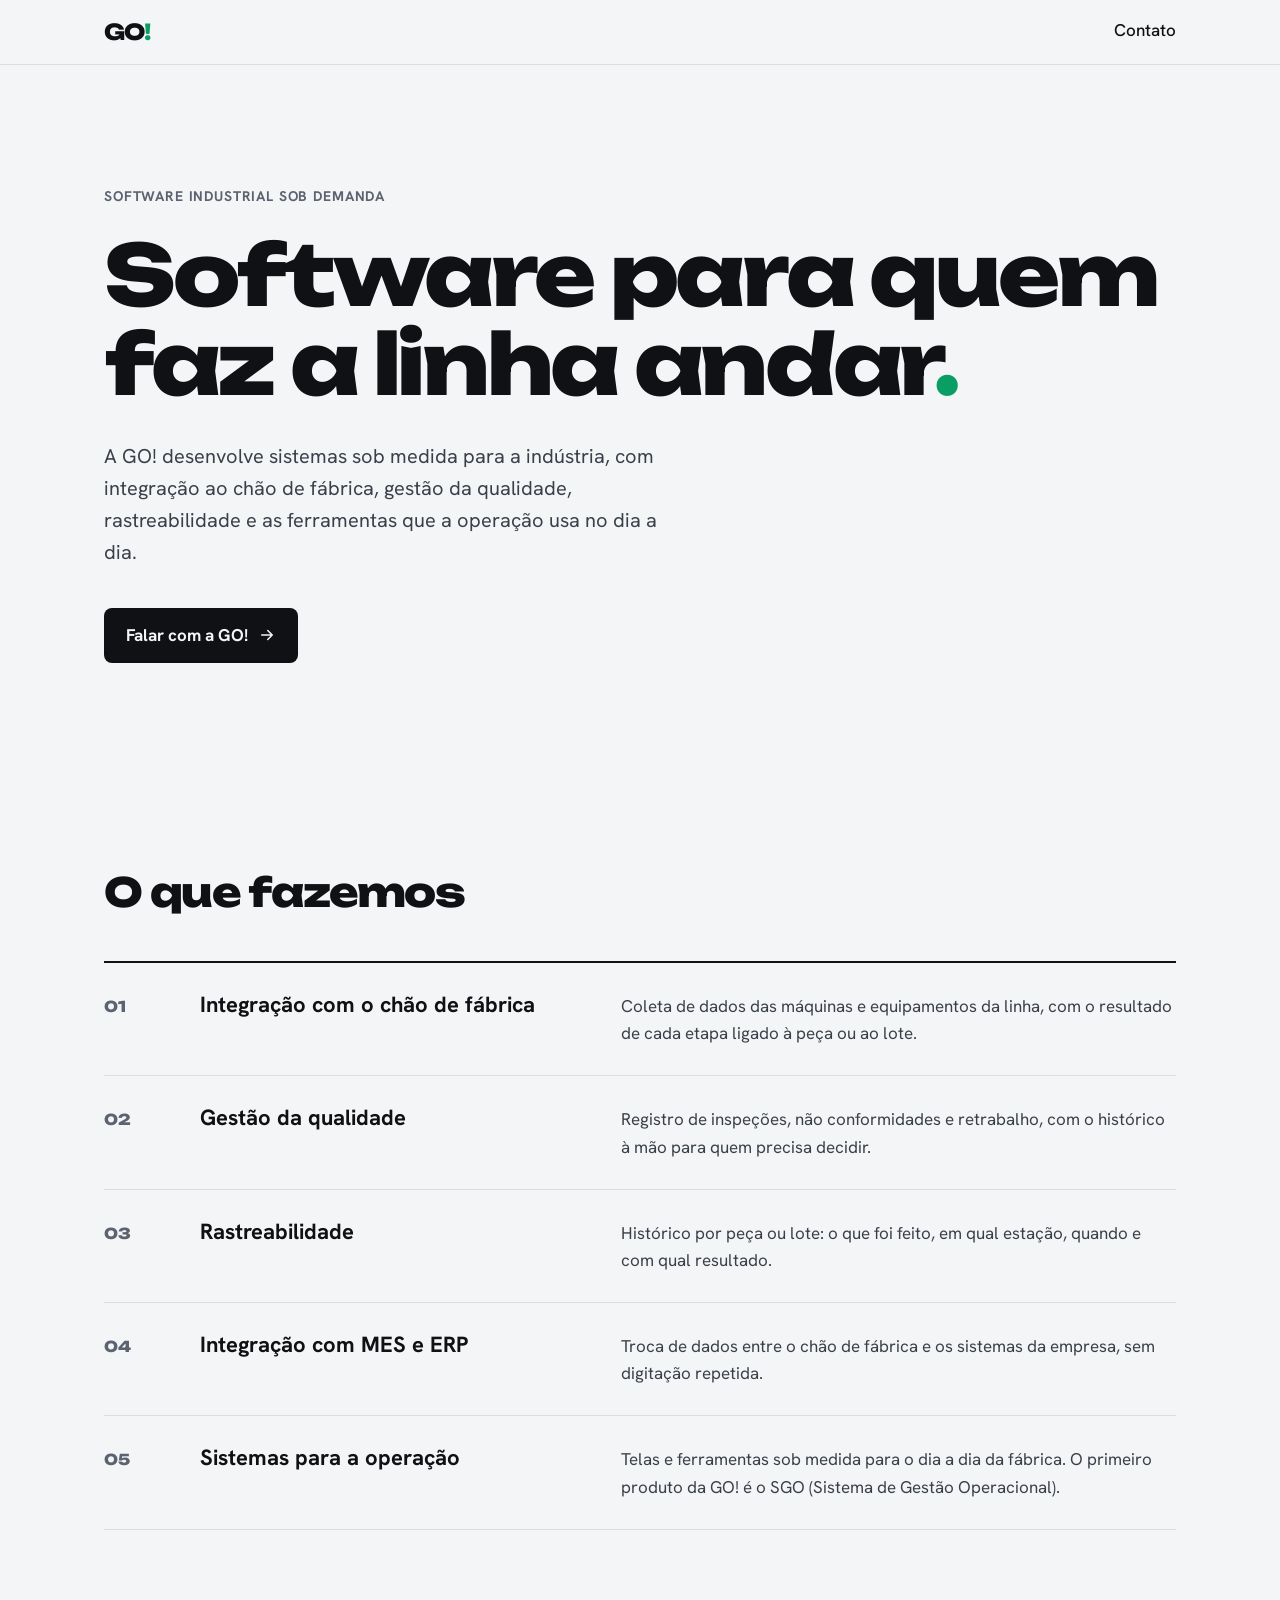
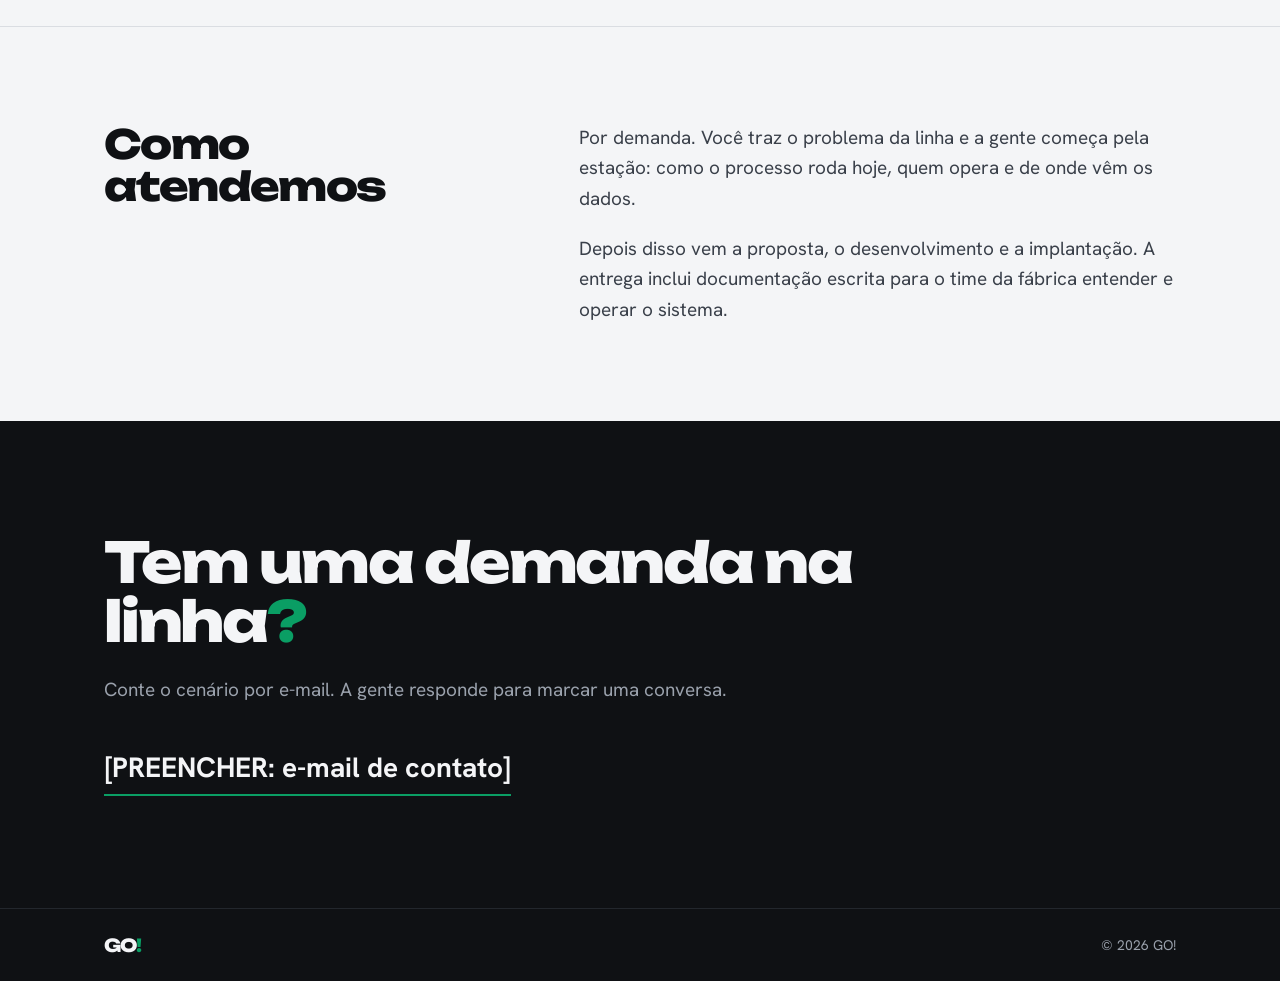
==== index.html @ ebcd0415 "Troca aperto e torque por chão de fábrica e gestão da qualidade" ====
<!doctype html>
<html lang="pt-BR">
<head>
  <meta charset="utf-8">
  <meta name="viewport" content="width=device-width, initial-scale=1">
  <title>GO! | Software industrial</title>
  <meta name="description" content="A GO! desenvolve sistemas sob medida para a indústria: integração com o chão de fábrica, gestão da qualidade, rastreabilidade e integração com MES e ERP.">
  <meta name="theme-color" content="#0F1114">

  <meta property="og:type" content="website">
  <meta property="og:locale" content="pt_BR">
  <meta property="og:title" content="GO! | Software industrial">
  <meta property="og:description" content="Integração com o chão de fábrica, gestão da qualidade, rastreabilidade e integração com MES e ERP.">
  <meta property="og:image" content="https://gontechbr.github.io/og-image.png">

  <link rel="icon" href="favicon.ico" sizes="any">
  <link rel="icon" href="favicon-32.png" type="image/png" sizes="32x32">
  <link rel="apple-touch-icon" href="apple-touch-icon.png">
  <link rel="manifest" href="site.webmanifest">

  <link rel="preconnect" href="https://fonts.googleapis.com">
  <link rel="preconnect" href="https://fonts.gstatic.com" crossorigin>
  <link href="https://fonts.googleapis.com/css2?family=Unbounded:wght@800&family=Hanken+Grotesk:wght@400;500;700&display=swap" rel="stylesheet">
  <link rel="stylesheet" href="css/styles.css">
</head>
<body>
  <header class="site-header">
    <div class="container header-inner">
      <a class="go-logo header-logo" href="#inicio" aria-label="GO!, voltar ao início">GO<span class="go-bang">!</span></a>
      <a class="header-link" href="#contato">Contato</a>
    </div>
  </header>

  <main>
    <section class="hero" id="inicio">
      <div class="container">
        <p class="eyebrow">Software industrial sob demanda</p>
        <h1>Software para quem faz a linha andar<span class="go-bang">.</span></h1>
        <p class="lead">
          A GO! desenvolve sistemas sob medida para a indústria, com integração ao chão de
          fábrica, gestão da qualidade, rastreabilidade e as ferramentas que a operação usa no dia a dia.
        </p>
        <a class="button" href="#contato">
          Falar com a GO!
          <svg class="icon" aria-hidden="true" viewBox="0 0 24 24"><path d="M5 12h14M13 6l6 6-6 6"/></svg>
        </a>
      </div>
    </section>

    <section class="section" id="o-que-fazemos" aria-labelledby="o-que-fazemos-titulo">
      <div class="container">
        <h2 id="o-que-fazemos-titulo">O que fazemos</h2>
        <ol class="services">
          <li>
            <span class="service-number" aria-hidden="true">01</span>
            <h3>Integração com o chão de fábrica</h3>
            <p>Coleta de dados das máquinas e equipamentos da linha, com o resultado de cada etapa ligado à peça ou ao lote.</p>
          </li>
          <li>
            <span class="service-number" aria-hidden="true">02</span>
            <h3>Gestão da qualidade</h3>
            <p>Registro de inspeções, não conformidades e retrabalho, com o histórico à mão para quem precisa decidir.</p>
          </li>
          <li>
            <span class="service-number" aria-hidden="true">03</span>
            <h3>Rastreabilidade</h3>
            <p>Histórico por peça ou lote: o que foi feito, em qual estação, quando e com qual resultado.</p>
          </li>
          <li>
            <span class="service-number" aria-hidden="true">04</span>
            <h3>Integração com MES e ERP</h3>
            <p>Troca de dados entre o chão de fábrica e os sistemas da empresa, sem digitação repetida.</p>
          </li>
          <li>
            <span class="service-number" aria-hidden="true">05</span>
            <h3>Sistemas para a operação</h3>
            <p>Telas e ferramentas sob medida para o dia a dia da fábrica. O primeiro produto da GO! é o SGO (Sistema de Gestão Operacional).</p>
          </li>
        </ol>
      </div>
    </section>

    <section class="section section-rule" id="como-atendemos" aria-labelledby="como-atendemos-titulo">
      <div class="container split">
        <h2 id="como-atendemos-titulo">Como atendemos</h2>
        <div class="split-text">
          <p>
            Por demanda. Você traz o problema da linha e a gente começa pela estação: como o
            processo roda hoje, quem opera e de onde vêm os dados.
          </p>
          <p>
            Depois disso vem a proposta, o desenvolvimento e a implantação. A entrega inclui
            documentação escrita para o time da fábrica entender e operar o sistema.
          </p>
        </div>
      </div>
    </section>

    <section class="contact" id="contato" aria-labelledby="contato-titulo">
      <div class="container">
        <h2 id="contato-titulo">Tem uma demanda na linha<span class="go-bang">?</span></h2>
        <p class="contact-text">Conte o cenário por e-mail. A gente responde para marcar uma conversa.</p>
        <a class="contact-email" href="mailto:" data-contact="email">[PREENCHER: e-mail de contato]</a>
      </div>
    </section>
  </main>

  <footer class="site-footer">
    <div class="container footer-inner">
      <span class="go-logo footer-logo">GO<span class="go-bang">!</span></span>
      <span>&copy; <span data-year>2026</span> GO!</span>
    </div>
  </footer>

  <script src="js/main.js" defer></script>
</body>
</html>
---- css/styles.css ----
/* Cores e fontes da marca. Os valores vêm de 02-tokens/go-tokens.css do repo go-marca;
   se a marca mudar lá, mude aqui também. */
:root {
  --go-verde: #0A9E64;
  --go-grafite: #0F1114;
  --go-claro: #F4F5F7;
  --go-cinza: #5B6270;
  --go-cinza-escuro: #9AA1AC;
  --linha: #DADDE2;

  --go-fonte-logo: 'Unbounded', sans-serif;
  --go-fonte-texto: 'Hanken Grotesk', system-ui, sans-serif;

  --largura: 1120px;
}

*,
*::before,
*::after {
  box-sizing: border-box;
}

html {
  scroll-behavior: smooth;
}

body {
  margin: 0;
  background: var(--go-claro);
  color: var(--go-grafite);
  font-family: var(--go-fonte-texto);
  font-size: 17px;
  line-height: 1.6;
  -webkit-font-smoothing: antialiased;
}

h1,
h2,
h3,
p,
ol {
  margin: 0;
}

a {
  color: inherit;
}

.container {
  width: 100%;
  max-width: var(--largura);
  margin: 0 auto;
  padding: 0 24px;
}

/* Logo: mesmo marcador de go-tokens.css */
.go-logo {
  font-family: var(--go-fonte-logo);
  font-weight: 800;
  letter-spacing: -0.05em;
  line-height: 1;
  text-decoration: none;
  white-space: nowrap;
}

.go-bang {
  color: var(--go-verde);
}

.site-header {
  position: sticky;
  top: 0;
  z-index: 10;
  background: var(--go-claro);
  border-bottom: 1px solid var(--linha);
}

.header-inner {
  display: flex;
  align-items: center;
  justify-content: space-between;
  height: 64px;
}

.header-logo {
  font-size: 22px;
}

.header-link {
  font-weight: 500;
  text-decoration: none;
  border-bottom: 2px solid transparent;
  padding: 4px 0;
}

.header-link:hover,
.header-link:focus-visible {
  border-bottom-color: var(--go-verde);
}

.hero {
  padding: 120px 0 112px;
}

.eyebrow {
  color: var(--go-cinza);
  font-size: 14px;
  font-weight: 700;
  letter-spacing: 0.06em;
  text-transform: uppercase;
  margin-bottom: 24px;
}

h1,
h2 {
  font-family: var(--go-fonte-logo);
  font-weight: 800;
  letter-spacing: -0.04em;
  line-height: 1.05;
}

h1 {
  font-size: clamp(40px, 7vw, 84px);
  max-width: 14ch;
}

.lead {
  max-width: 560px;
  margin-top: 32px;
  font-size: 20px;
  color: #3A404A;
}

.button {
  display: inline-flex;
  align-items: center;
  gap: 10px;
  margin-top: 40px;
  padding: 14px 22px;
  background: var(--go-grafite);
  color: var(--go-claro);
  border-radius: 8px;
  font-weight: 700;
  text-decoration: none;
}

.button:hover,
.button:focus-visible {
  background: #23272D;
}

.icon {
  width: 18px;
  height: 18px;
  fill: none;
  stroke: currentColor;
  stroke-width: 2;
  stroke-linecap: round;
  stroke-linejoin: round;
}

.section {
  padding: 96px 0;
}

.section-rule {
  border-top: 1px solid var(--linha);
}

h2 {
  font-size: clamp(28px, 4vw, 40px);
}

/* Lista de serviços em linhas, como uma tabela, e não em cartões. */
.services {
  list-style: none;
  padding: 0;
  margin-top: 48px;
  border-top: 2px solid var(--go-grafite);
}

.services li {
  display: grid;
  grid-template-columns: 72px minmax(0, 1fr) minmax(0, 1.4fr);
  gap: 24px;
  align-items: baseline;
  padding: 28px 0;
  border-bottom: 1px solid var(--linha);
}

.service-number {
  font-family: var(--go-fonte-logo);
  font-weight: 800;
  font-size: 15px;
  color: var(--go-cinza);
}

.services h3 {
  font-size: 22px;
  line-height: 1.3;
  font-weight: 700;
}

.services p {
  color: #3A404A;
}

.split {
  display: grid;
  grid-template-columns: minmax(0, 1fr) minmax(0, 1.4fr);
  gap: 48px;
}

.split-text {
  display: grid;
  gap: 20px;
  font-size: 19px;
  color: #3A404A;
}

.contact {
  background: var(--go-grafite);
  color: var(--go-claro);
  padding: 112px 0;
}

.contact h2 {
  font-size: clamp(32px, 5vw, 56px);
  max-width: 16ch;
}

.contact-text {
  margin-top: 24px;
  color: var(--go-cinza-escuro);
  font-size: 19px;
}

.contact-email {
  display: inline-block;
  margin-top: 40px;
  font-size: clamp(20px, 3vw, 28px);
  font-weight: 700;
  text-decoration: none;
  border-bottom: 2px solid var(--go-verde);
  padding-bottom: 4px;
  overflow-wrap: anywhere;
}

.contact-email:hover,
.contact-email:focus-visible {
  color: #FFFFFF;
}

.site-footer {
  background: var(--go-grafite);
  color: var(--go-cinza-escuro);
  border-top: 1px solid #23272D;
  font-size: 14px;
}

.footer-inner {
  display: flex;
  align-items: center;
  justify-content: space-between;
  height: 72px;
}

.footer-logo {
  font-size: 18px;
  color: var(--go-claro);
}

a:focus-visible {
  outline: 2px solid var(--go-verde);
  outline-offset: 4px;
}

@media (max-width: 760px) {
  body {
    font-size: 16px;
  }

  .hero {
    padding: 72px 0 80px;
  }

  .lead {
    font-size: 18px;
  }

  .section {
    padding: 72px 0;
  }

  .services li {
    grid-template-columns: 48px minmax(0, 1fr);
    gap: 8px 16px;
  }

  .services p {
    grid-column: 2;
  }

  .split {
    grid-template-columns: 1fr;
    gap: 24px;
  }

  .contact {
    padding: 80px 0;
  }
}

@media (prefers-reduced-motion: reduce) {
  html {
    scroll-behavior: auto;
  }
}
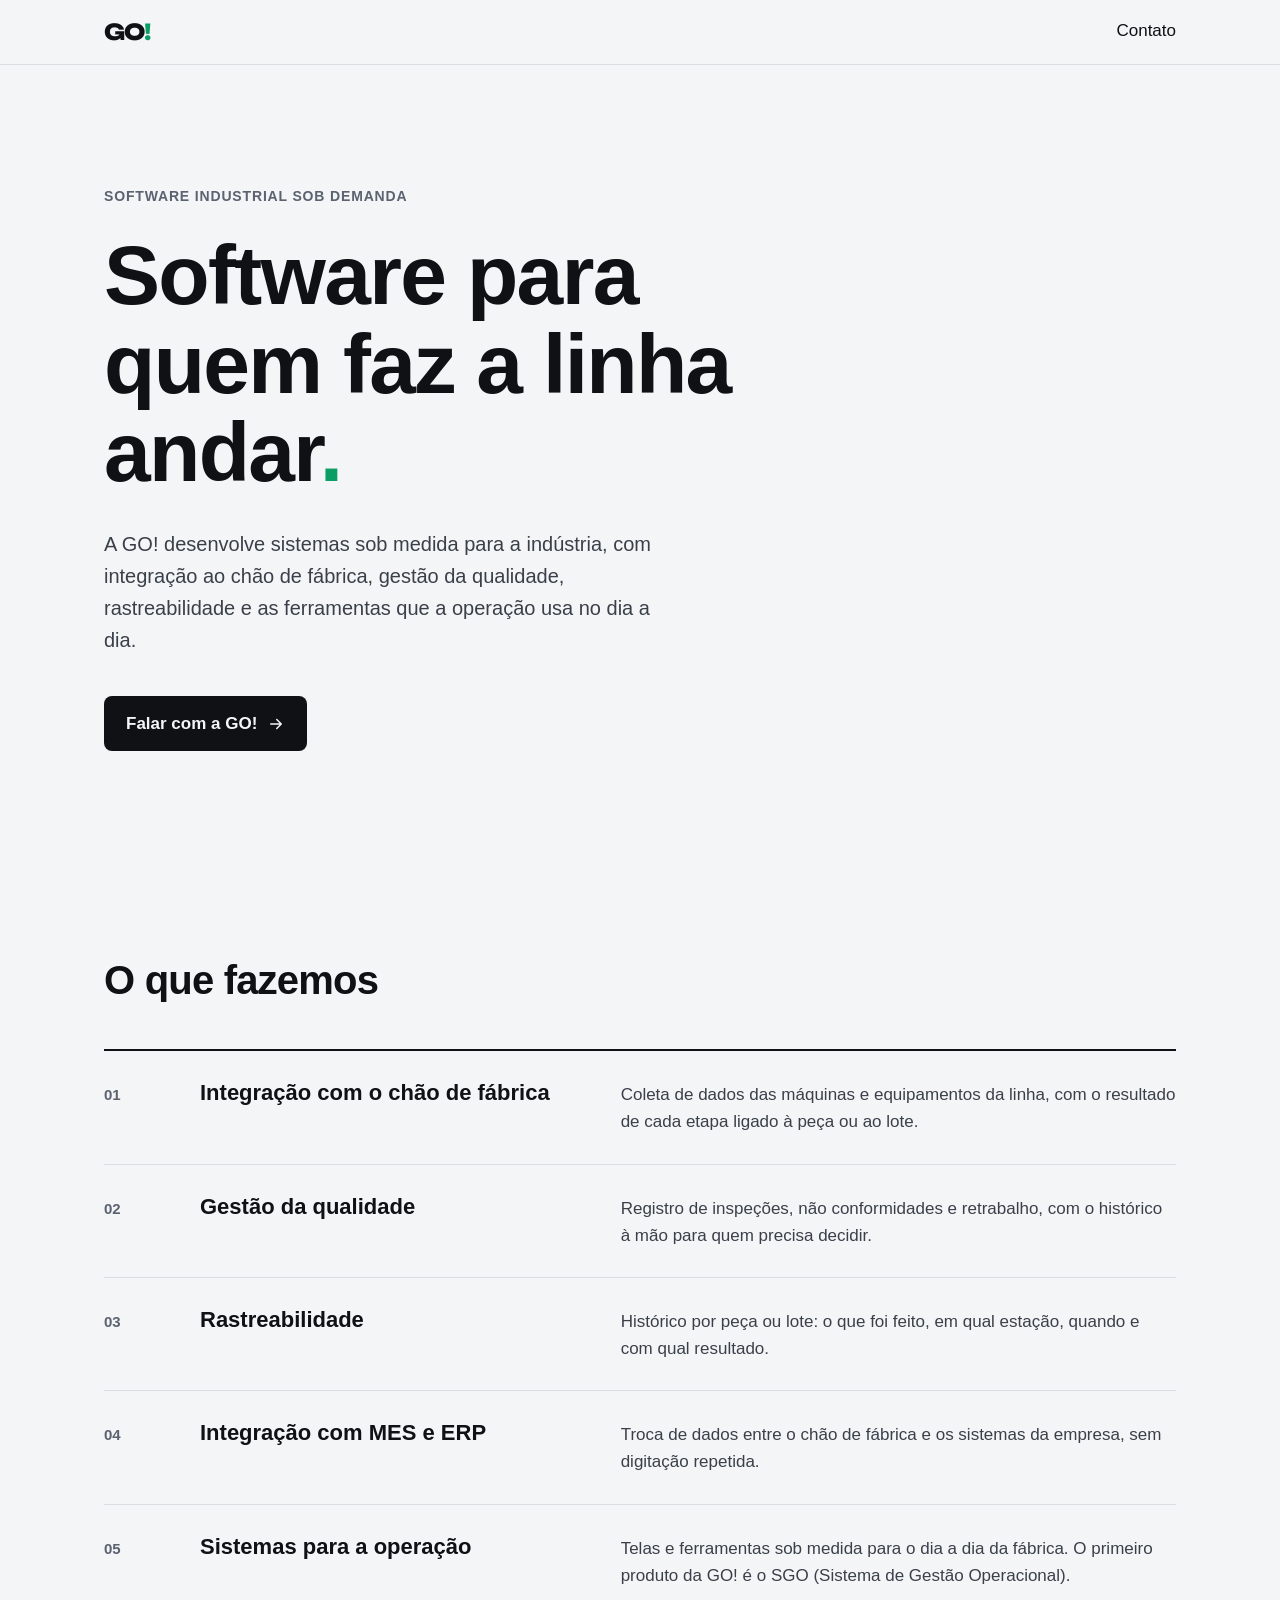
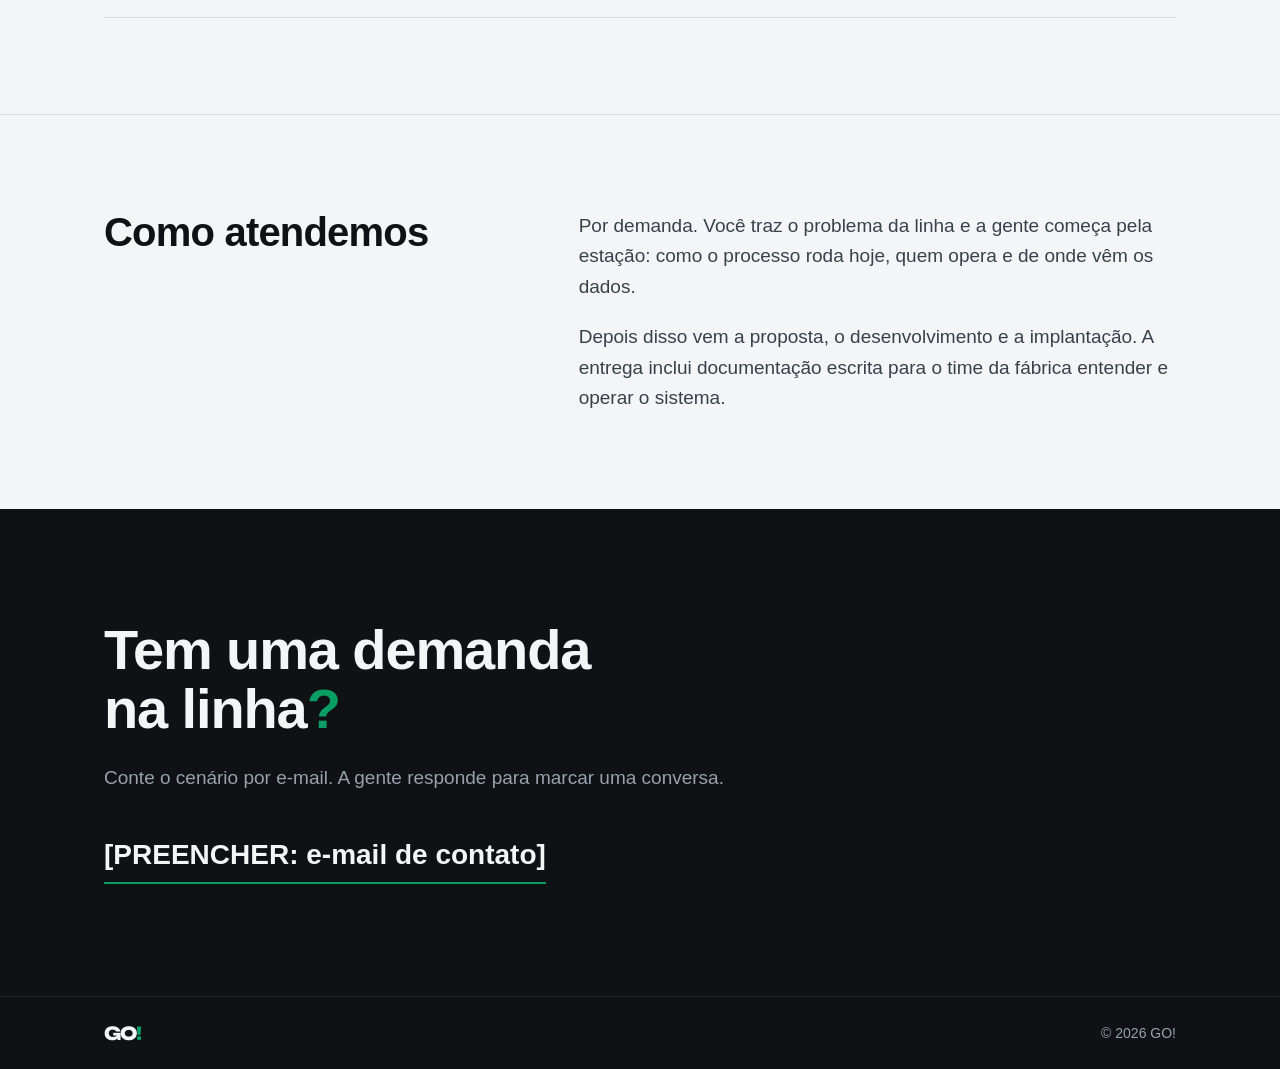
==== commit a17f2923: "Usa Arial no texto da página e mantém Unbounded no logo" ====
--- a/index.html
+++ b/index.html
@@ -20,7 +20,7 @@
 
   <link rel="preconnect" href="https://fonts.googleapis.com">
   <link rel="preconnect" href="https://fonts.gstatic.com" crossorigin>
-  <link href="https://fonts.googleapis.com/css2?family=Unbounded:wght@800&family=Hanken+Grotesk:wght@400;500;700&display=swap" rel="stylesheet">
+  <link href="https://fonts.googleapis.com/css2?family=Unbounded:wght@800&display=swap" rel="stylesheet">
   <link rel="stylesheet" href="css/styles.css">
 </head>
 <body>
--- a/css/styles.css
+++ b/css/styles.css
@@ -1,5 +1,5 @@
-/* Cores e fontes da marca. Os valores vêm de 02-tokens/go-tokens.css do repo go-marca;
-   se a marca mudar lá, mude aqui também. */
+/* Cores e fonte do logo vêm de 02-tokens/go-tokens.css do repo go-marca; se a marca mudar lá,
+   mude aqui também. O texto da página usa Arial (escolha do site, não da marca). */
 :root {
   --go-verde: #0A9E64;
   --go-grafite: #0F1114;
@@ -9,7 +9,7 @@
   --linha: #DADDE2;
 
   --go-fonte-logo: 'Unbounded', sans-serif;
-  --go-fonte-texto: 'Hanken Grotesk', system-ui, sans-serif;
+  --go-fonte-texto: Arial, Helvetica, sans-serif;
 
   --largura: 1120px;
 }
@@ -113,9 +113,9 @@
 
 h1,
 h2 {
-  font-family: var(--go-fonte-logo);
-  font-weight: 800;
-  letter-spacing: -0.04em;
+  font-family: var(--go-fonte-texto);
+  font-weight: 700;
+  letter-spacing: -0.02em;
   line-height: 1.05;
 }
 
@@ -189,8 +189,8 @@
 }
 
 .service-number {
-  font-family: var(--go-fonte-logo);
-  font-weight: 800;
+  font-family: var(--go-fonte-texto);
+  font-weight: 700;
   font-size: 15px;
   color: var(--go-cinza);
 }
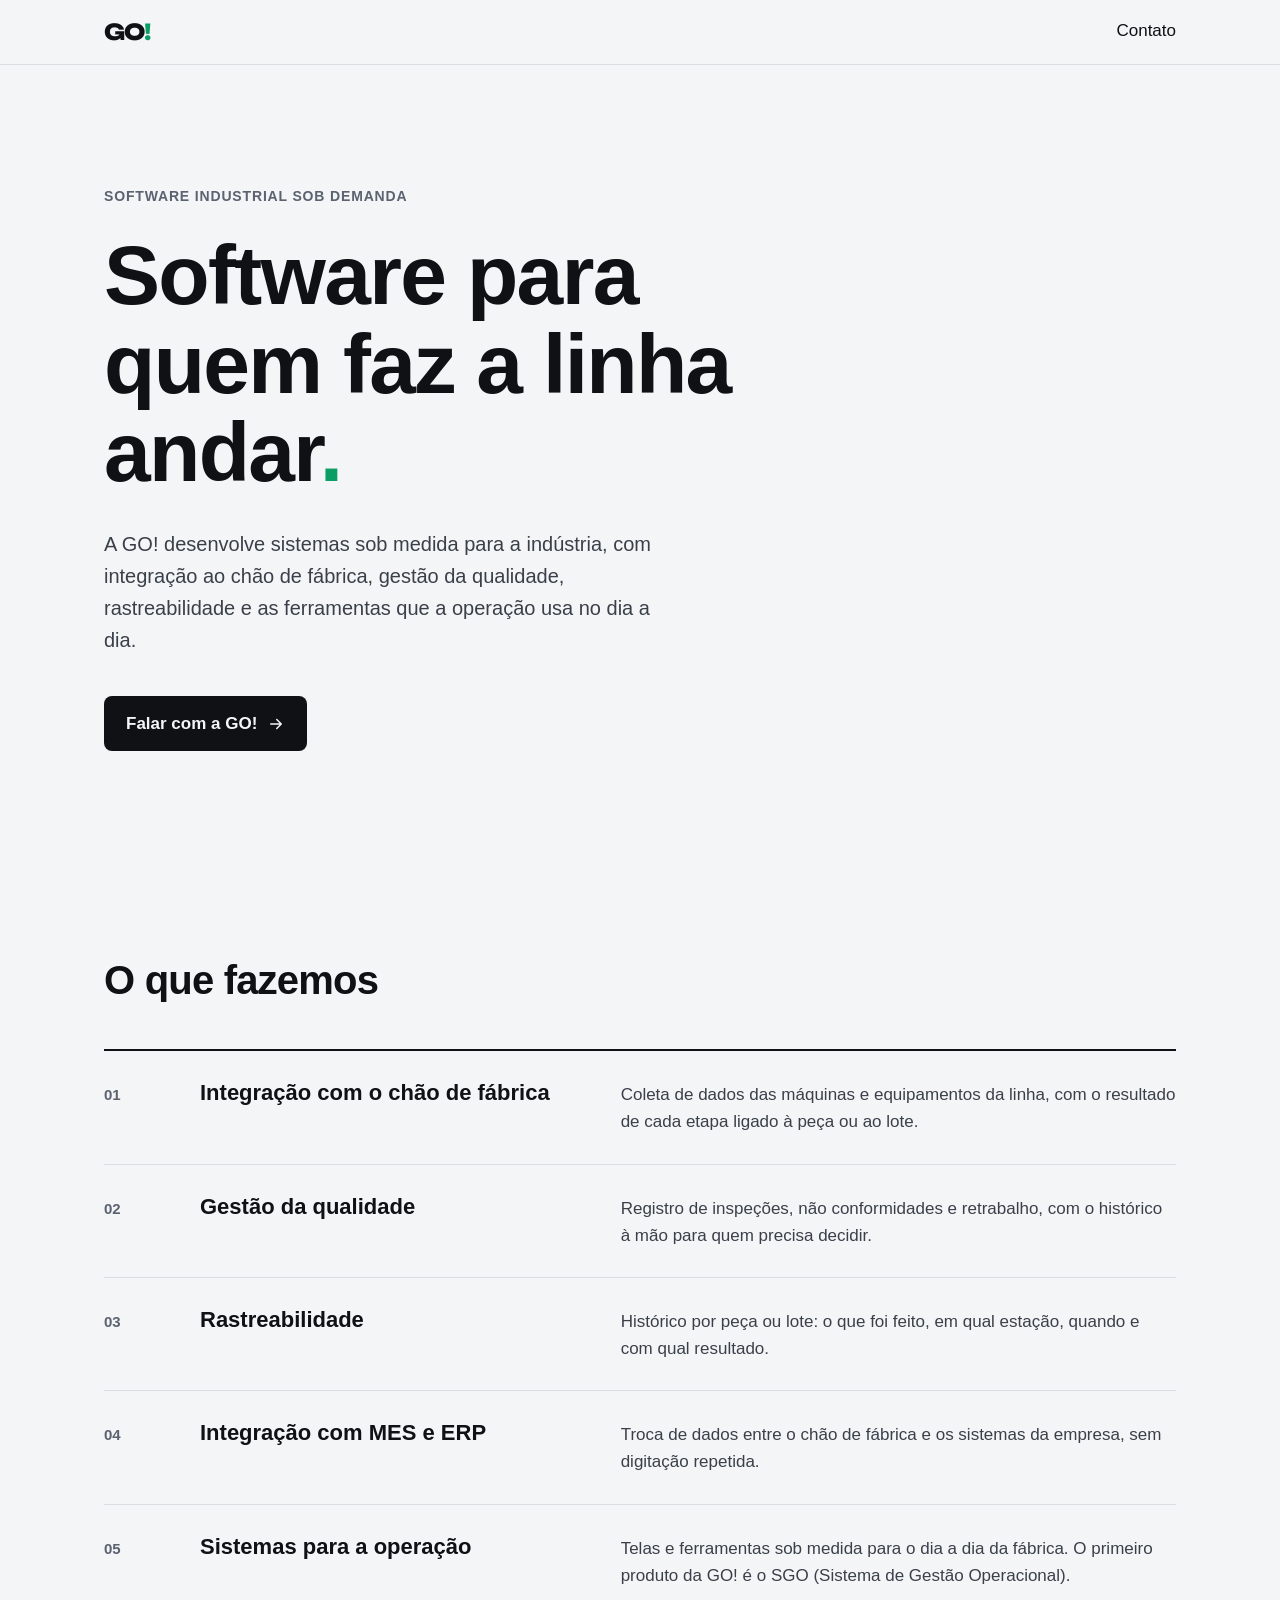
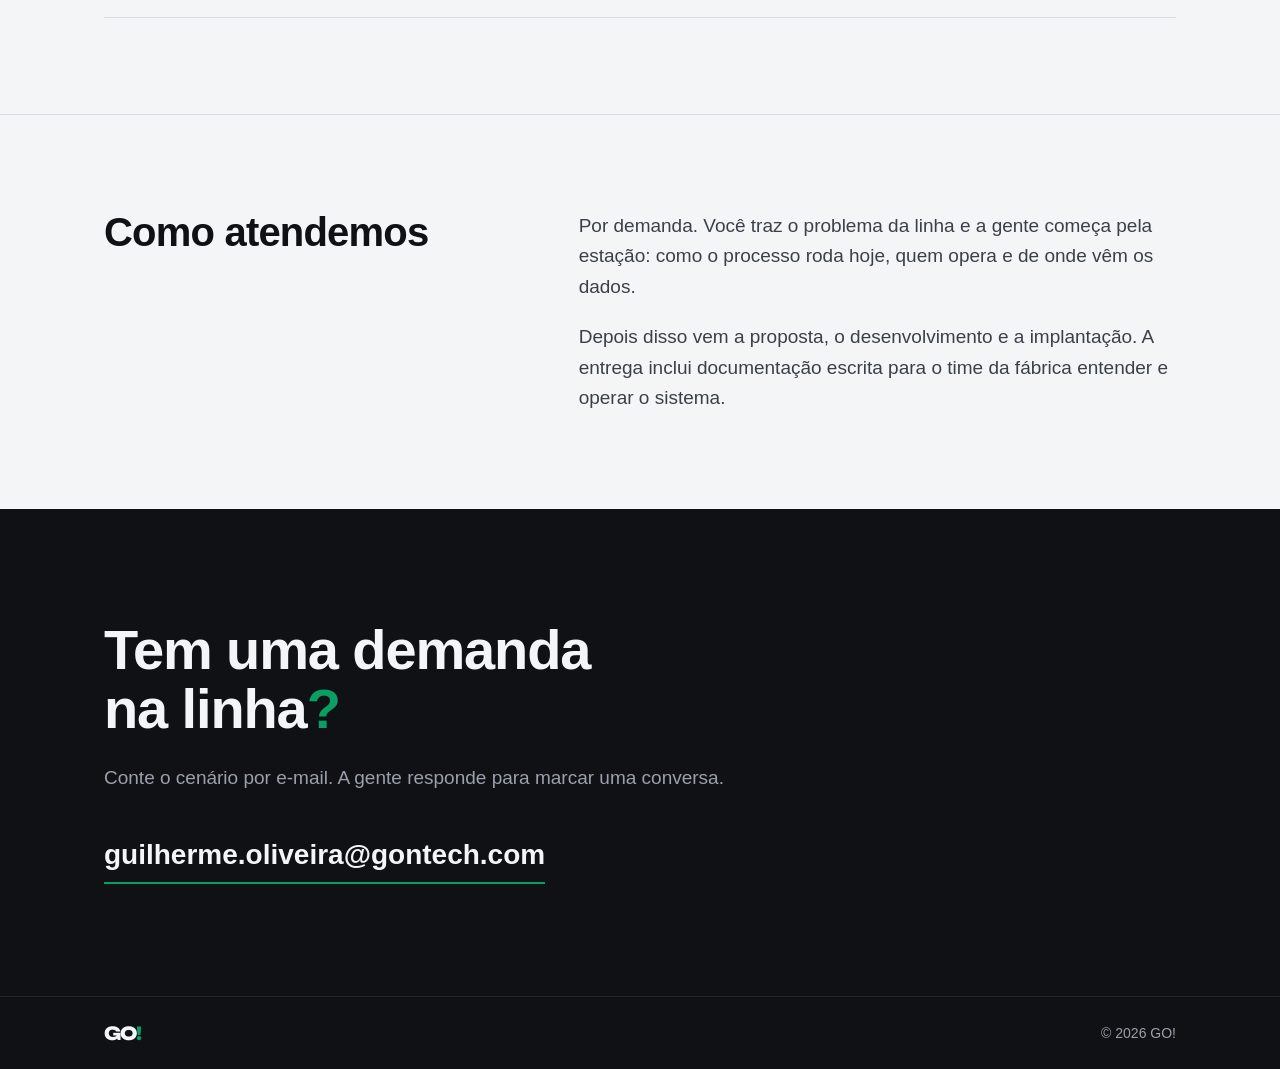
==== commit 618f27fa: "Adiciona e-mail de contato" ====
--- a/index.html
+++ b/index.html
@@ -100,7 +100,7 @@
       <div class="container">
         <h2 id="contato-titulo">Tem uma demanda na linha<span class="go-bang">?</span></h2>
         <p class="contact-text">Conte o cenário por e-mail. A gente responde para marcar uma conversa.</p>
-        <a class="contact-email" href="mailto:" data-contact="email">[PREENCHER: e-mail de contato]</a>
+        <a class="contact-email" href="mailto:guilherme.oliveira@gontech.com" data-contact="email">guilherme.oliveira@gontech.com</a>
       </div>
     </section>
   </main>
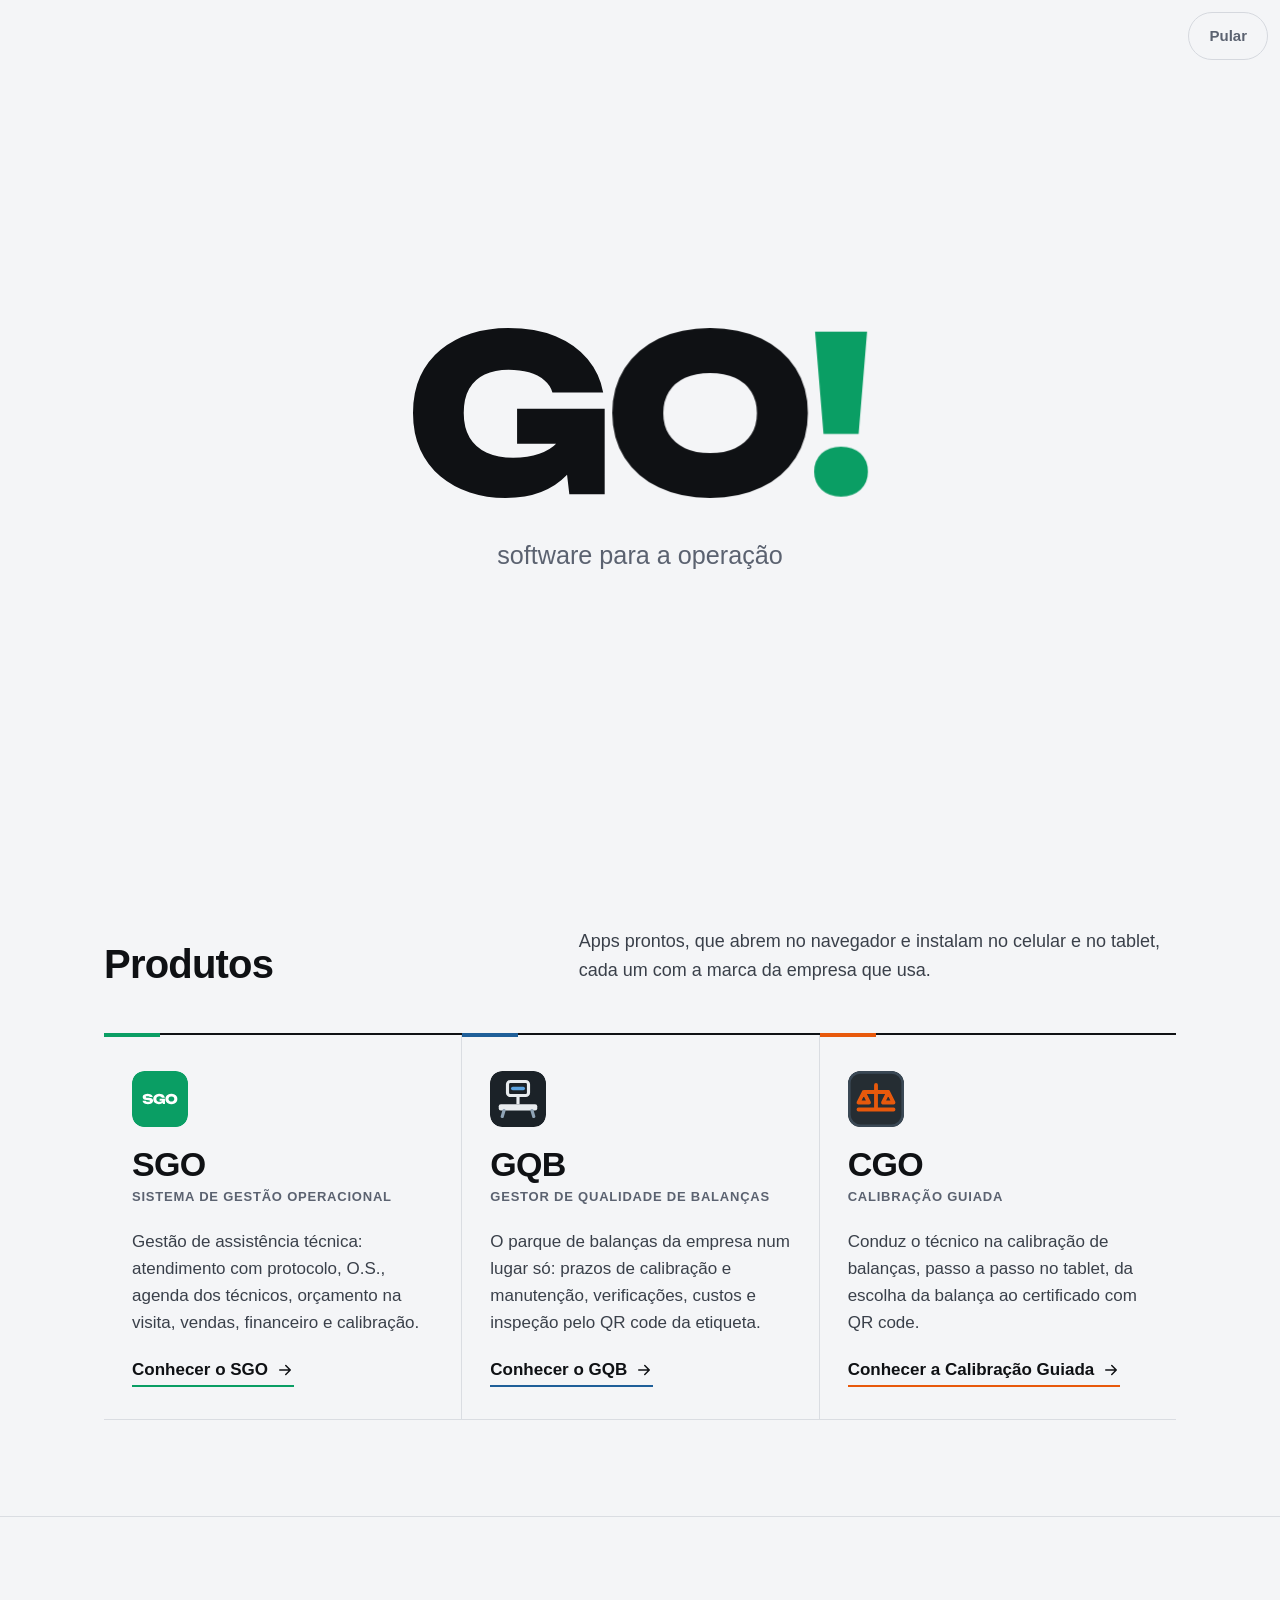
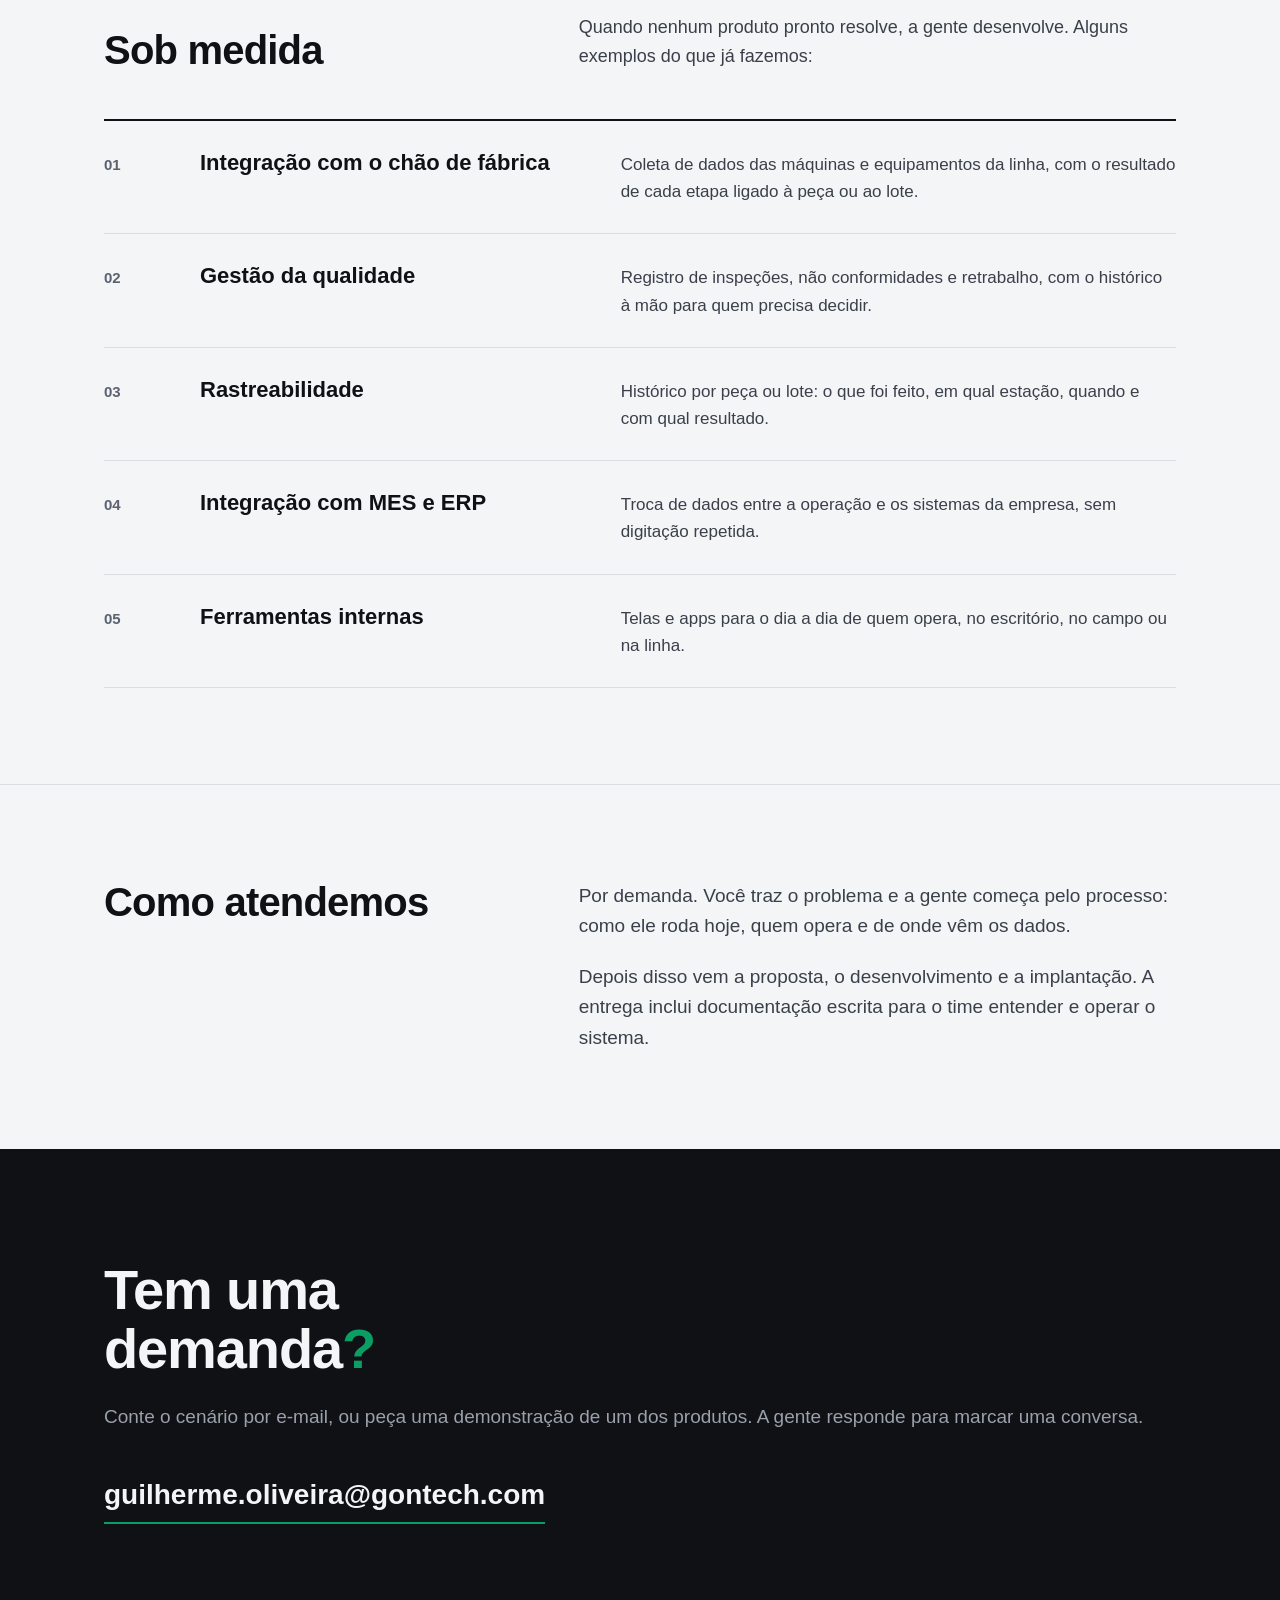
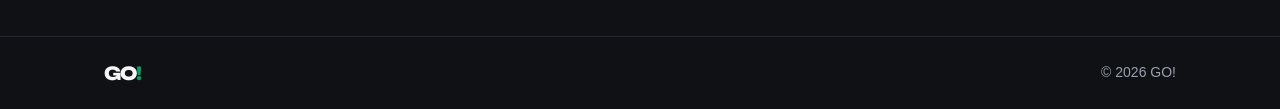
==== commit 8f06c6c0: "Adiciona produtos (SGO, GQB, Calibração Guiada) e abertura animada" ====
--- a/index.html
+++ b/index.html
@@ -3,14 +3,14 @@
 <head>
   <meta charset="utf-8">
   <meta name="viewport" content="width=device-width, initial-scale=1">
-  <title>GO! | Software industrial</title>
-  <meta name="description" content="A GO! desenvolve sistemas sob medida para a indústria: integração com o chão de fábrica, gestão da qualidade, rastreabilidade e integração com MES e ERP.">
+  <title>GO! | Software para a operação</title>
+  <meta name="description" content="A GO! faz software para empresas que operam no campo, no laboratório e na fábrica: produtos prontos (SGO, GQB e Calibração Guiada) e projetos sob medida.">
   <meta name="theme-color" content="#0F1114">
 
   <meta property="og:type" content="website">
   <meta property="og:locale" content="pt_BR">
-  <meta property="og:title" content="GO! | Software industrial">
-  <meta property="og:description" content="Integração com o chão de fábrica, gestão da qualidade, rastreabilidade e integração com MES e ERP.">
+  <meta property="og:title" content="GO! | Software para a operação">
+  <meta property="og:description" content="Produtos prontos para gestão de serviço, qualidade e calibração de balanças, e projetos sob medida.">
   <meta property="og:image" content="https://gontechbr.github.io/og-image.png">
 
   <link rel="icon" href="favicon.ico" sizes="any">
@@ -22,34 +22,83 @@
   <link rel="preconnect" href="https://fonts.gstatic.com" crossorigin>
   <link href="https://fonts.googleapis.com/css2?family=Unbounded:wght@800&display=swap" rel="stylesheet">
   <link rel="stylesheet" href="css/styles.css">
+  <script src="js/abertura.js"></script>
 </head>
 <body>
+  <script>GoOpening.showOncePerVisit();</script>
+
   <header class="site-header">
     <div class="container header-inner">
       <a class="go-logo header-logo" href="#inicio" aria-label="GO!, voltar ao início">GO<span class="go-bang">!</span></a>
-      <a class="header-link" href="#contato">Contato</a>
+      <nav class="header-nav" aria-label="Menu principal">
+        <a class="header-link" href="#produtos">Produtos</a>
+        <a class="header-link" href="#sob-medida">Sob medida</a>
+        <a class="header-link" href="#contato">Contato</a>
+      </nav>
     </div>
   </header>
 
   <main>
     <section class="hero" id="inicio">
       <div class="container">
-        <p class="eyebrow">Software industrial sob demanda</p>
-        <h1>Software para quem faz a linha andar<span class="go-bang">.</span></h1>
+        <p class="eyebrow">Produtos e projetos sob medida</p>
+        <h1>Software para quem faz a operação andar<span class="go-bang">.</span></h1>
         <p class="lead">
-          A GO! desenvolve sistemas sob medida para a indústria, com integração ao chão de
-          fábrica, gestão da qualidade, rastreabilidade e as ferramentas que a operação usa no dia a dia.
+          A GO! faz sistemas para empresas que trabalham no campo, no laboratório e na fábrica.
+          Alguns já estão prontos para usar. Os outros a gente desenha junto com quem vai operar.
         </p>
-        <a class="button" href="#contato">
-          Falar com a GO!
+        <a class="button" href="#produtos">
+          Ver os produtos
           <svg class="icon" aria-hidden="true" viewBox="0 0 24 24"><path d="M5 12h14M13 6l6 6-6 6"/></svg>
         </a>
       </div>
     </section>
 
-    <section class="section" id="o-que-fazemos" aria-labelledby="o-que-fazemos-titulo">
+    <section class="section" id="produtos" aria-labelledby="produtos-titulo">
       <div class="container">
-        <h2 id="o-que-fazemos-titulo">O que fazemos</h2>
+        <div class="section-head">
+          <h2 id="produtos-titulo">Produtos</h2>
+          <p class="section-intro">Apps prontos, que abrem no navegador e instalam no celular e no tablet, cada um com a marca da empresa que usa.</p>
+        </div>
+
+        <ul class="products">
+          <li class="product" style="--product-color: #0A9E64">
+            <img class="product-icon" src="assets/produtos/sgo-icone-verde.svg" alt="" width="56" height="56">
+            <div class="product-name">
+              <h3>SGO</h3>
+              <p>Sistema de Gestão Operacional</p>
+            </div>
+            <p class="product-text">Gestão de assistência técnica: atendimento com protocolo, O.S., agenda dos técnicos, orçamento na visita, vendas, financeiro e calibração.</p>
+            <a class="product-link" href="sgo/">Conhecer o SGO <svg class="icon" aria-hidden="true" viewBox="0 0 24 24"><path d="M5 12h14M13 6l6 6-6 6"/></svg></a>
+          </li>
+          <li class="product" style="--product-color: #1f5f99">
+            <img class="product-icon" src="assets/produtos/gqb-icone.svg" alt="" width="56" height="56">
+            <div class="product-name">
+              <h3>GQB</h3>
+              <p>Gestor de Qualidade de Balanças</p>
+            </div>
+            <p class="product-text">O parque de balanças da empresa num lugar só: prazos de calibração e manutenção, verificações, custos e inspeção pelo QR code da etiqueta.</p>
+            <a class="product-link" href="gqb/">Conhecer o GQB <svg class="icon" aria-hidden="true" viewBox="0 0 24 24"><path d="M5 12h14M13 6l6 6-6 6"/></svg></a>
+          </li>
+          <li class="product" style="--product-color: #e8590c">
+            <img class="product-icon" src="assets/produtos/cgo-icone.svg" alt="" width="56" height="56">
+            <div class="product-name">
+              <h3>CGO</h3>
+              <p>Calibração Guiada</p>
+            </div>
+            <p class="product-text">Conduz o técnico na calibração de balanças, passo a passo no tablet, da escolha da balança ao certificado com QR code.</p>
+            <a class="product-link" href="cgo/">Conhecer a Calibração Guiada <svg class="icon" aria-hidden="true" viewBox="0 0 24 24"><path d="M5 12h14M13 6l6 6-6 6"/></svg></a>
+          </li>
+        </ul>
+      </div>
+    </section>
+
+    <section class="section section-rule" id="sob-medida" aria-labelledby="sob-medida-titulo">
+      <div class="container">
+        <div class="section-head">
+          <h2 id="sob-medida-titulo">Sob medida</h2>
+          <p class="section-intro">Quando nenhum produto pronto resolve, a gente desenvolve. Alguns exemplos do que já fazemos:</p>
+        </div>
         <ol class="services">
           <li>
             <span class="service-number" aria-hidden="true">01</span>
@@ -69,12 +118,12 @@
           <li>
             <span class="service-number" aria-hidden="true">04</span>
             <h3>Integração com MES e ERP</h3>
-            <p>Troca de dados entre o chão de fábrica e os sistemas da empresa, sem digitação repetida.</p>
+            <p>Troca de dados entre a operação e os sistemas da empresa, sem digitação repetida.</p>
           </li>
           <li>
             <span class="service-number" aria-hidden="true">05</span>
-            <h3>Sistemas para a operação</h3>
-            <p>Telas e ferramentas sob medida para o dia a dia da fábrica. O primeiro produto da GO! é o SGO (Sistema de Gestão Operacional).</p>
+            <h3>Ferramentas internas</h3>
+            <p>Telas e apps para o dia a dia de quem opera, no escritório, no campo ou na linha.</p>
           </li>
         </ol>
       </div>
@@ -85,12 +134,12 @@
         <h2 id="como-atendemos-titulo">Como atendemos</h2>
         <div class="split-text">
           <p>
-            Por demanda. Você traz o problema da linha e a gente começa pela estação: como o
-            processo roda hoje, quem opera e de onde vêm os dados.
+            Por demanda. Você traz o problema e a gente começa pelo processo: como ele roda hoje,
+            quem opera e de onde vêm os dados.
           </p>
           <p>
             Depois disso vem a proposta, o desenvolvimento e a implantação. A entrega inclui
-            documentação escrita para o time da fábrica entender e operar o sistema.
+            documentação escrita para o time entender e operar o sistema.
           </p>
         </div>
       </div>
@@ -98,8 +147,8 @@
 
     <section class="contact" id="contato" aria-labelledby="contato-titulo">
       <div class="container">
-        <h2 id="contato-titulo">Tem uma demanda na linha<span class="go-bang">?</span></h2>
-        <p class="contact-text">Conte o cenário por e-mail. A gente responde para marcar uma conversa.</p>
+        <h2 id="contato-titulo">Tem uma demanda<span class="go-bang">?</span></h2>
+        <p class="contact-text">Conte o cenário por e-mail, ou peça uma demonstração de um dos produtos. A gente responde para marcar uma conversa.</p>
         <a class="contact-email" href="mailto:guilherme.oliveira@gontech.com" data-contact="email">guilherme.oliveira@gontech.com</a>
       </div>
     </section>
--- a/css/styles.css
+++ b/css/styles.css
@@ -86,6 +86,11 @@
   font-size: 22px;
 }
 
+.header-nav {
+  display: flex;
+  gap: 28px;
+}
+
 .header-link {
   font-weight: 500;
   text-decoration: none;
@@ -121,6 +126,7 @@
 
 h1 {
   font-size: clamp(40px, 7vw, 84px);
+  font-weight: 900;
   max-width: 14ch;
 }
 
@@ -171,6 +177,98 @@
   font-size: clamp(28px, 4vw, 40px);
 }
 
+.section-head {
+  display: grid;
+  grid-template-columns: minmax(0, 1fr) minmax(0, 1.4fr);
+  gap: 24px 48px;
+  align-items: end;
+}
+
+.section-intro {
+  color: #3A404A;
+  font-size: 18px;
+}
+
+/* Produtos lado a lado, separados por fio, cada um com a cor do próprio app numa faixa no topo. */
+.products {
+  list-style: none;
+  padding: 0;
+  margin: 48px 0 0;
+  display: grid;
+  grid-template-columns: repeat(3, minmax(0, 1fr));
+  border-top: 2px solid var(--go-grafite);
+}
+
+.product {
+  position: relative;
+  display: flex;
+  flex-direction: column;
+  gap: 20px;
+  padding: 36px 28px 32px;
+  border-bottom: 1px solid var(--linha);
+}
+
+.product + .product {
+  border-left: 1px solid var(--linha);
+}
+
+.product::before {
+  content: "";
+  position: absolute;
+  top: -2px;
+  left: 0;
+  width: 56px;
+  height: 4px;
+  background: var(--product-color);
+}
+
+.product-icon {
+  width: 56px;
+  height: 56px;
+  border-radius: 12px;
+}
+
+.product-name h3 {
+  font-size: 34px;
+  font-weight: 900;
+  letter-spacing: -0.02em;
+  line-height: 1;
+}
+
+.product-name p {
+  margin-top: 6px;
+  color: var(--go-cinza);
+  font-weight: 700;
+  font-size: 13px;
+  letter-spacing: 0.06em;
+  text-transform: uppercase;
+}
+
+.product-text {
+  color: #3A404A;
+  flex: 1;
+}
+
+.product-link {
+  display: inline-flex;
+  align-items: center;
+  gap: 8px;
+  align-self: flex-start;
+  font-weight: 700;
+  text-decoration: none;
+  border-bottom: 2px solid var(--product-color);
+  padding-bottom: 2px;
+}
+
+.product-link .icon {
+  transition: transform 150ms ease;
+}
+
+.product-link:hover .icon,
+.product-link:focus-visible .icon {
+  transform: translateX(4px);
+}
+
 /* Lista de serviços em linhas, como uma tabela, e não em cartões. */
 .services {
   list-style: none;
@@ -275,11 +373,30 @@
   outline-offset: 4px;
 }
 
+@media (max-width: 960px) {
+  .products {
+    grid-template-columns: 1fr;
+  }
+
+  .product + .product {
+    border-left: 0;
+  }
+
+  .section-head {
+    grid-template-columns: 1fr;
+  }
+}
+
 @media (max-width: 760px) {
   body {
     font-size: 16px;
   }
 
+  .header-nav {
+    gap: 18px;
+    font-size: 15px;
+  }
+
   .hero {
     padding: 72px 0 80px;
   }
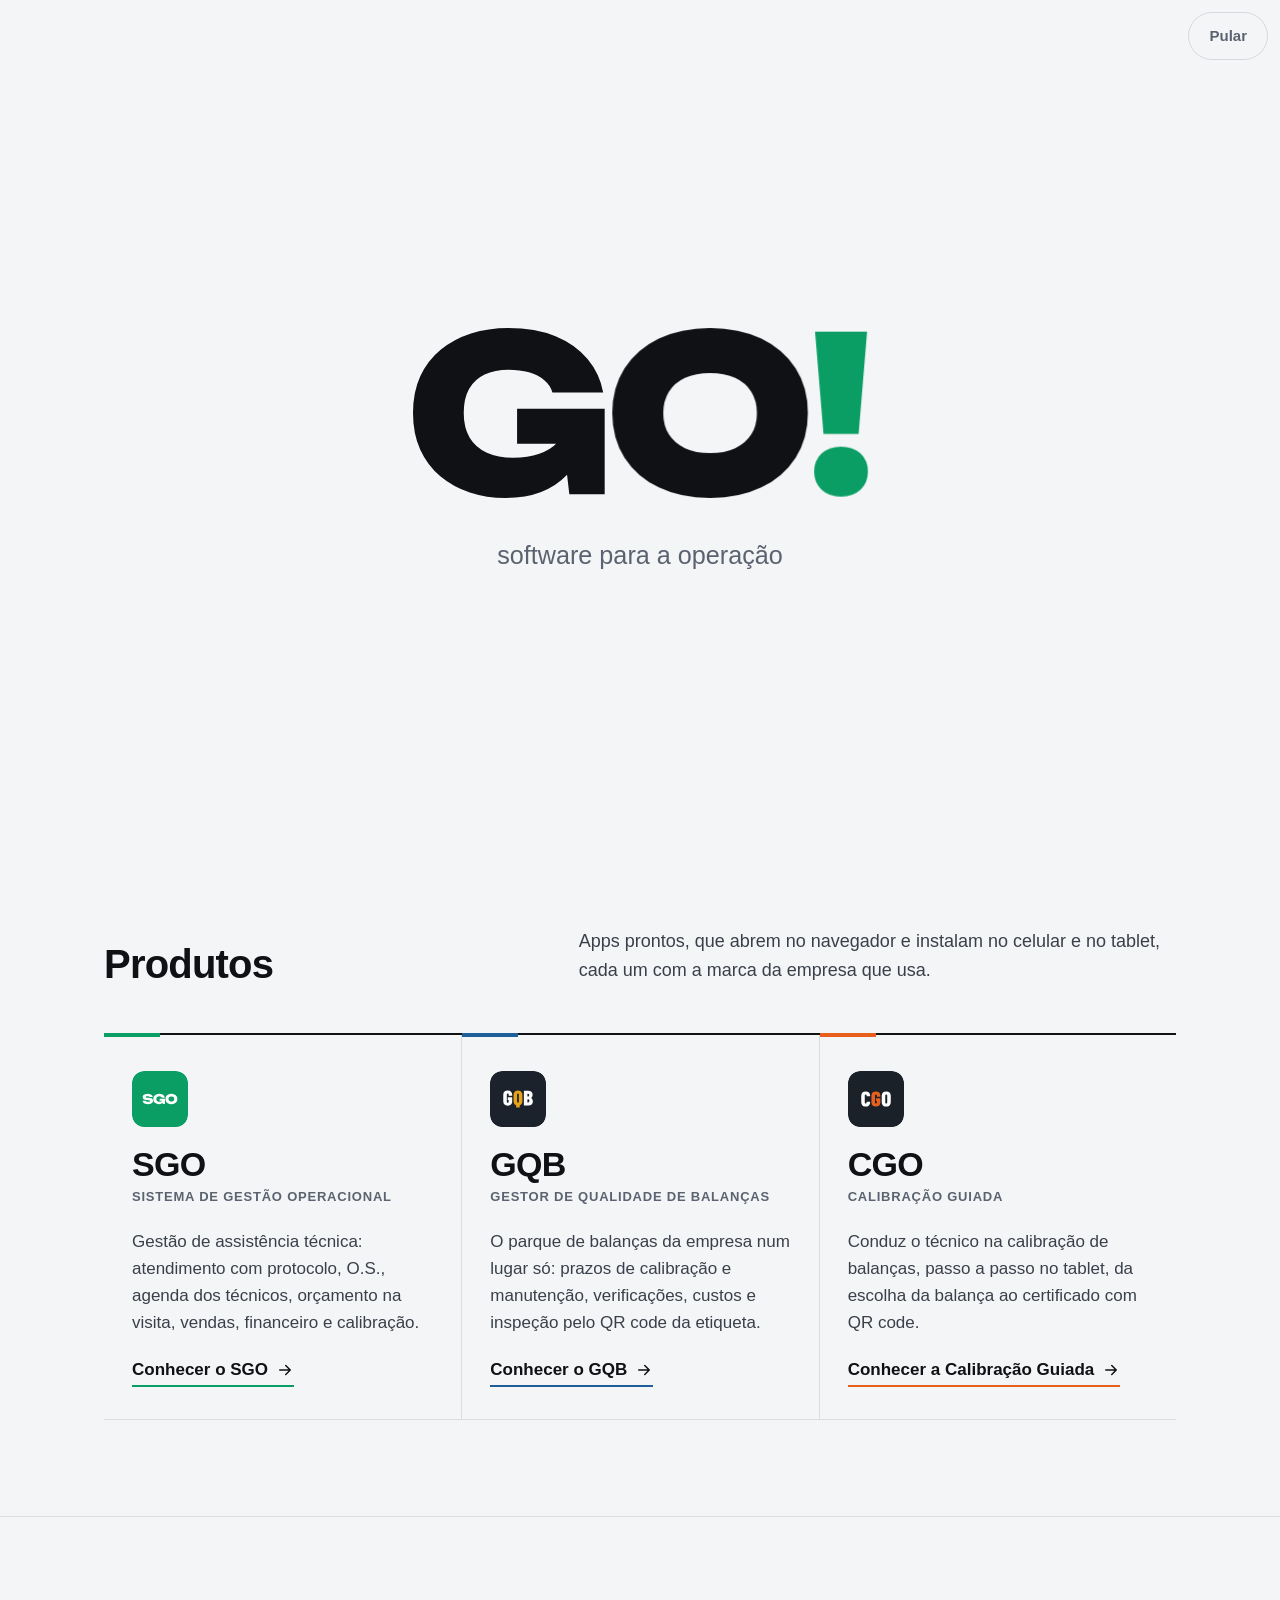
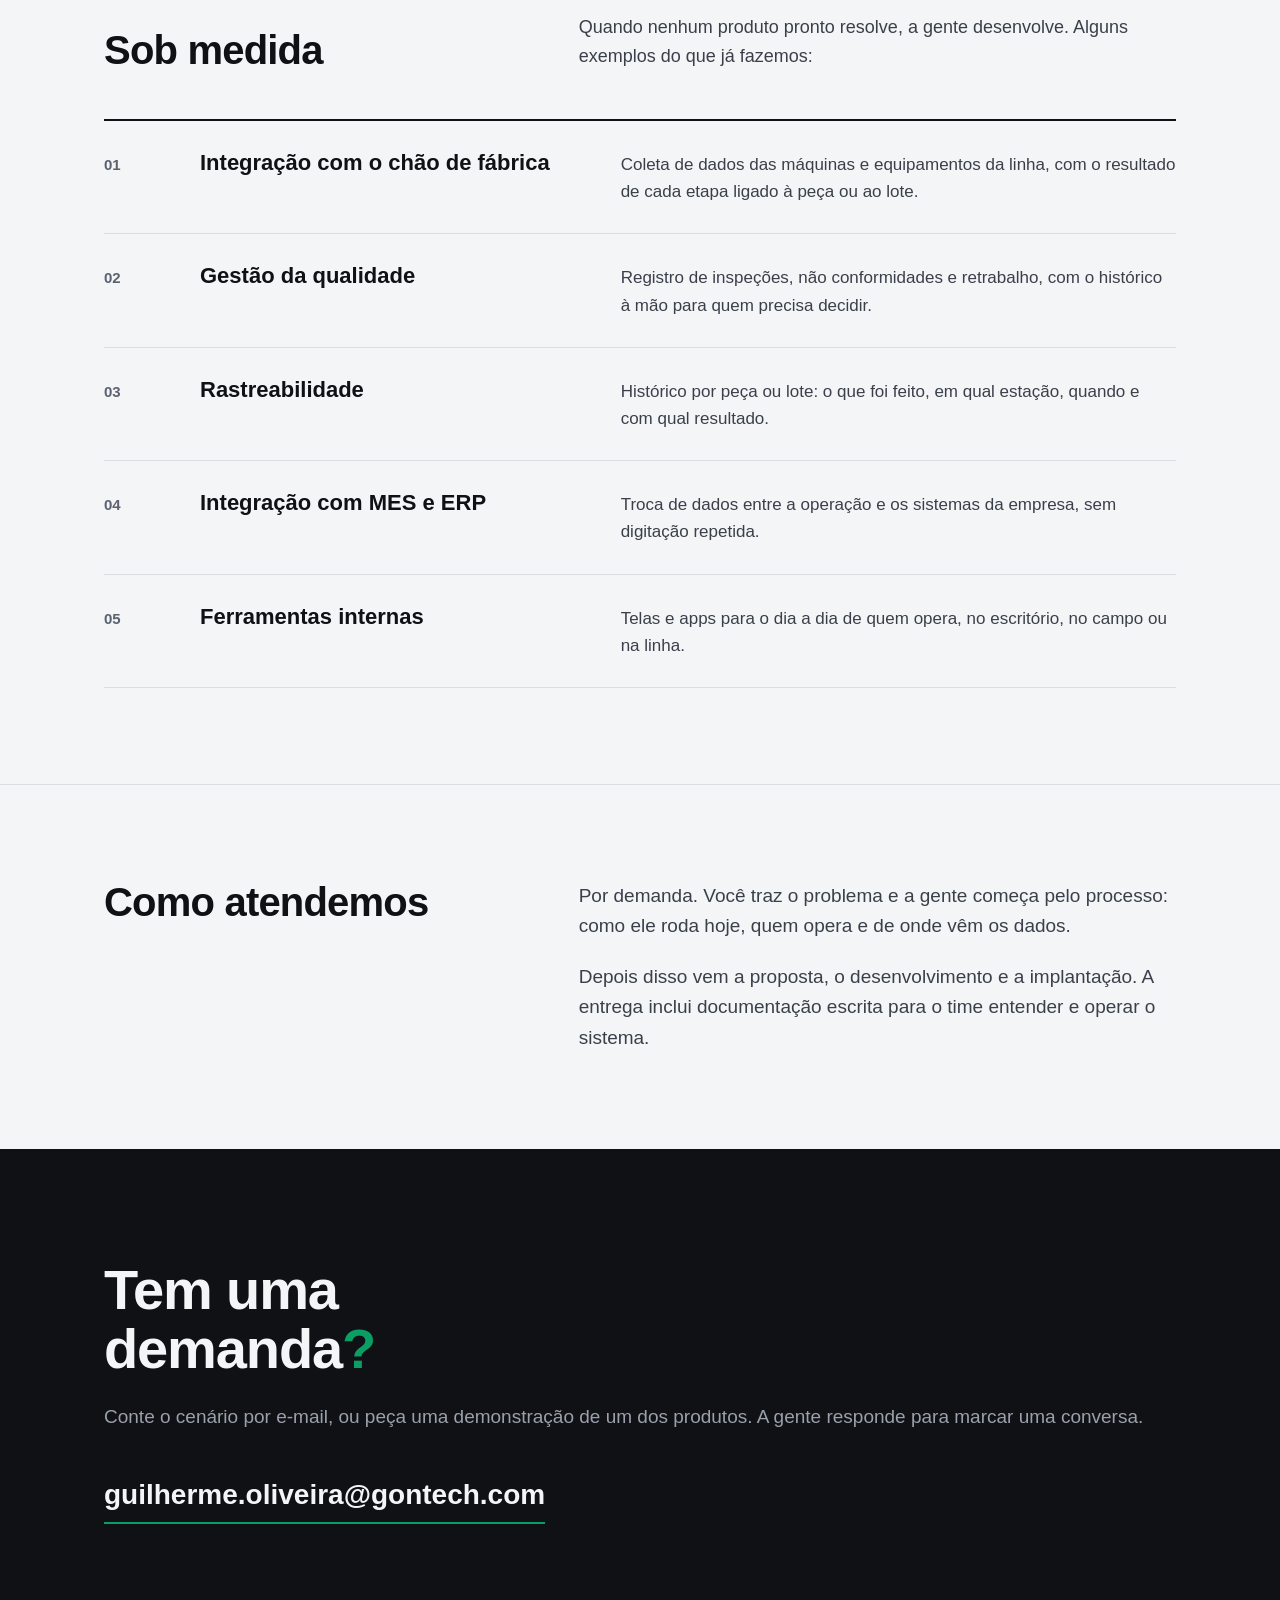
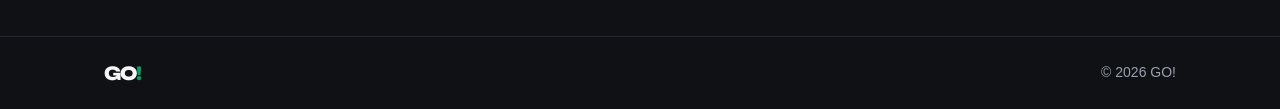
==== commit 61c53762: "Adiciona demonstrações animadas dos produtos e logos de letra do GQB e do CGO" ====
--- a/index.html
+++ b/index.html
@@ -80,7 +80,7 @@
             <p class="product-text">O parque de balanças da empresa num lugar só: prazos de calibração e manutenção, verificações, custos e inspeção pelo QR code da etiqueta.</p>
             <a class="product-link" href="gqb/">Conhecer o GQB <svg class="icon" aria-hidden="true" viewBox="0 0 24 24"><path d="M5 12h14M13 6l6 6-6 6"/></svg></a>
           </li>
-          <li class="product" style="--product-color: #e8590c">
+          <li class="product" style="--product-color: #E8601C">
             <img class="product-icon" src="assets/produtos/cgo-icone.svg" alt="" width="56" height="56">
             <div class="product-name">
               <h3>CGO</h3>
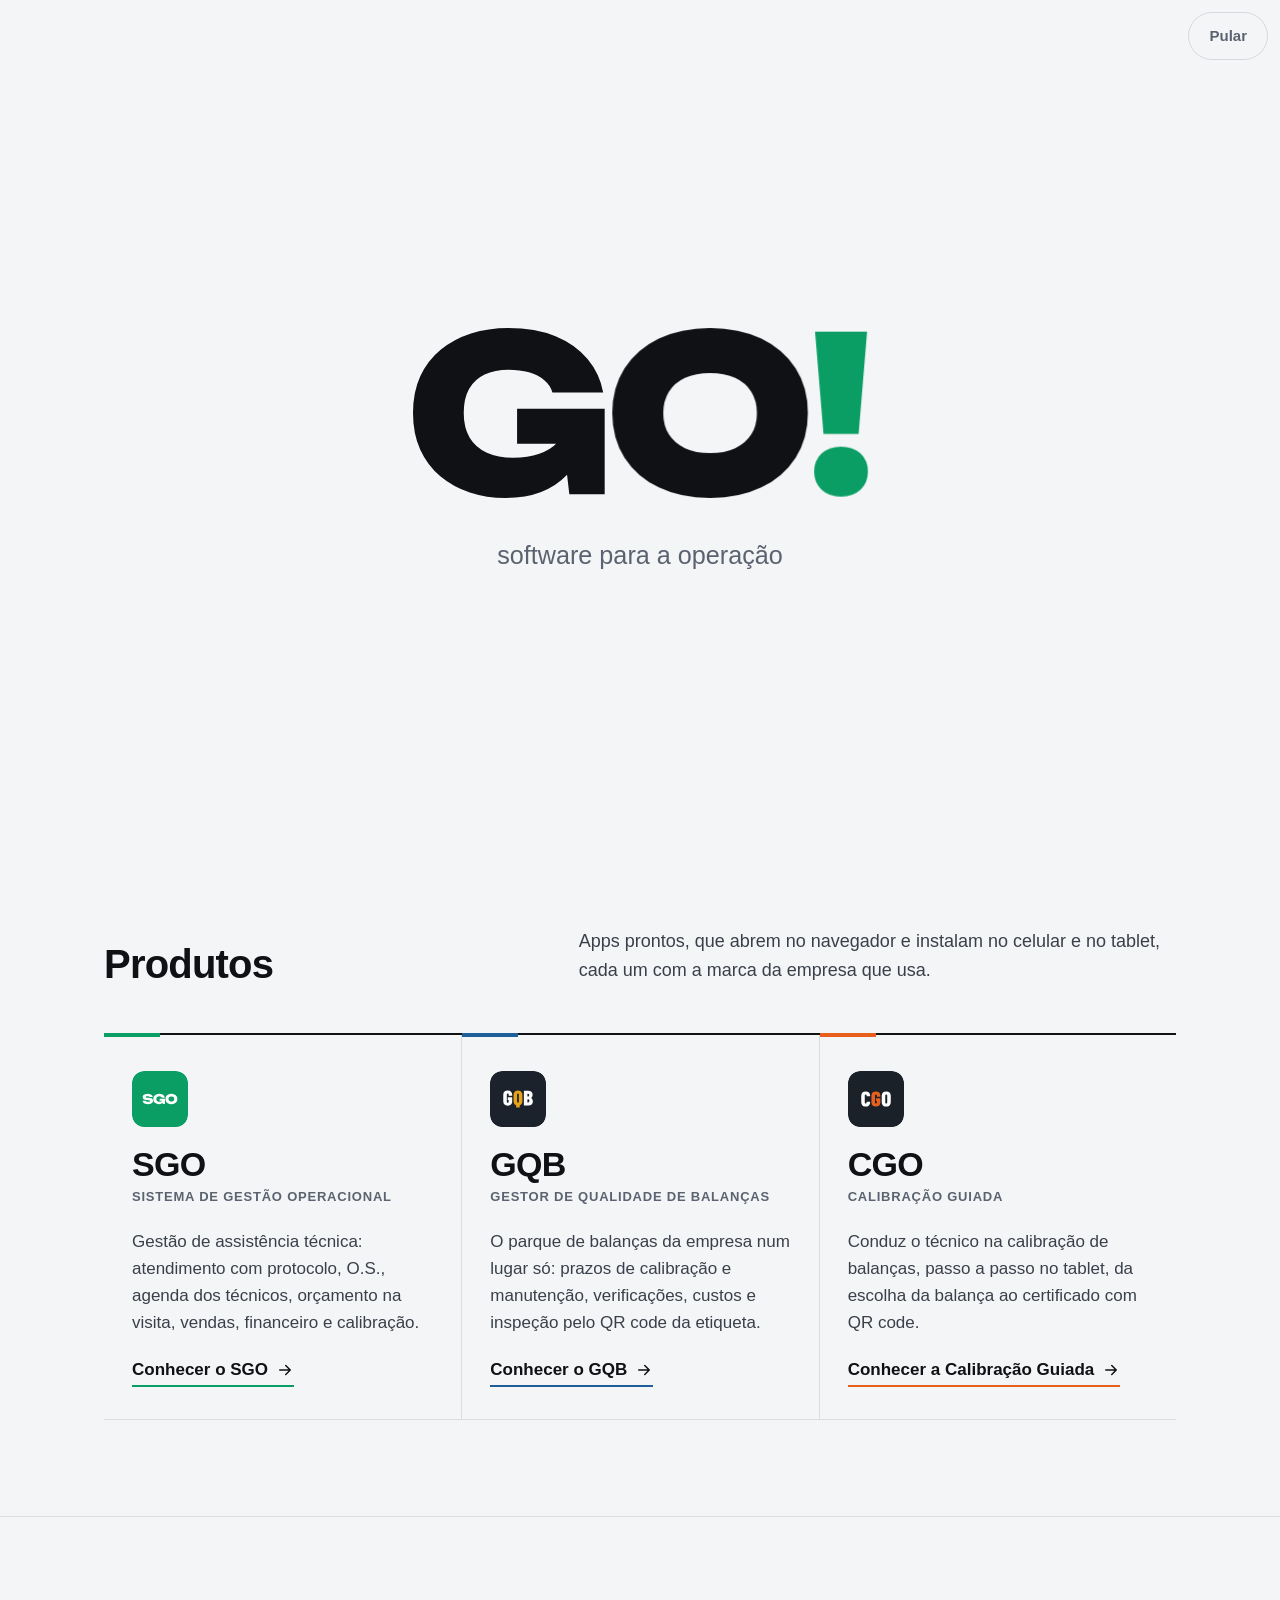
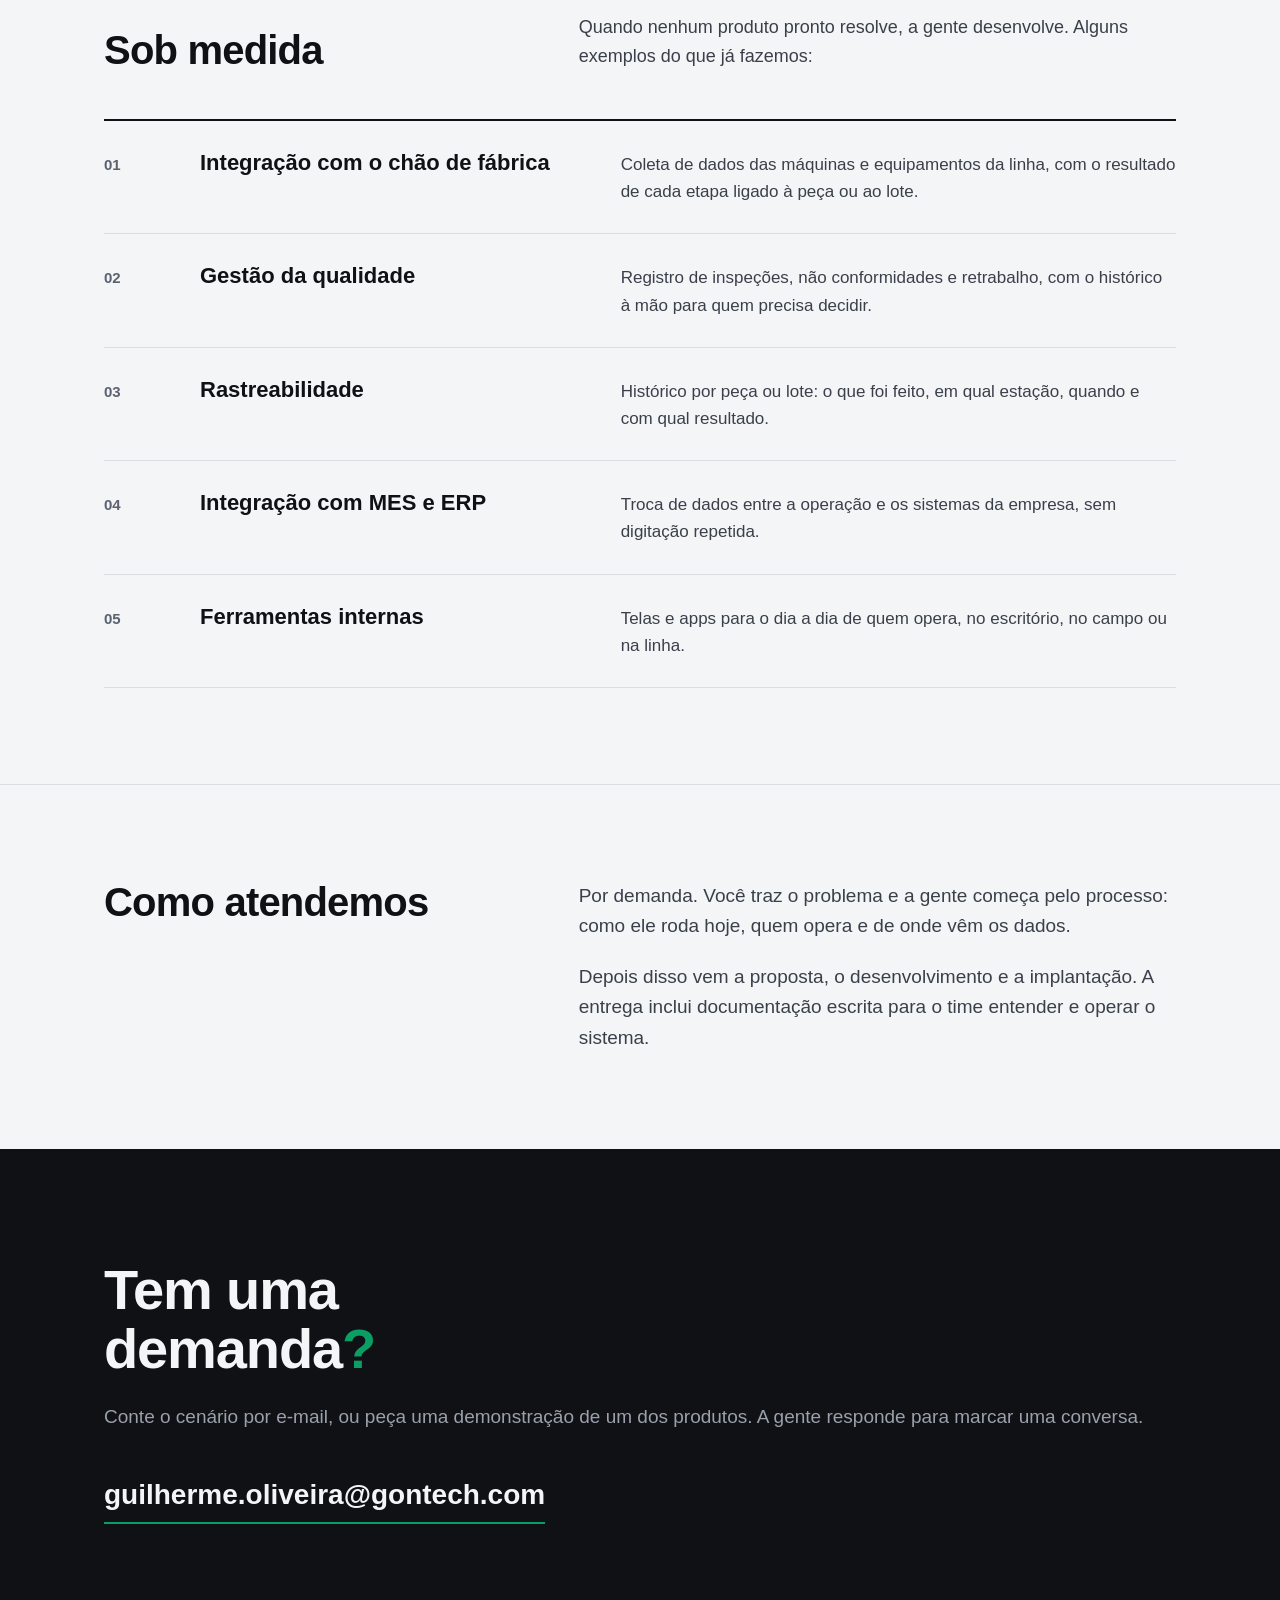
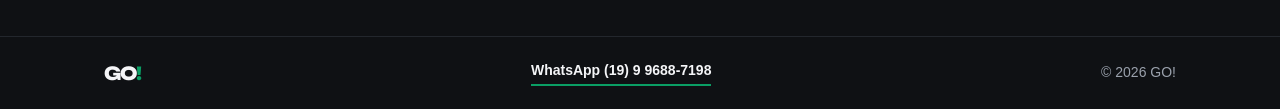
==== commit 2dc911aa: "Adiciona WhatsApp de contato no rodapé" ====
--- a/index.html
+++ b/index.html
@@ -157,6 +157,7 @@
   <footer class="site-footer">
     <div class="container footer-inner">
       <span class="go-logo footer-logo">GO<span class="go-bang">!</span></span>
+      <a class="footer-whatsapp" href="https://wa.me/5519996887198" target="_blank" rel="noopener">WhatsApp (19) 9 9688-7198</a>
       <span>&copy; <span data-year>2026</span> GO!</span>
     </div>
   </footer>
--- a/css/styles.css
+++ b/css/styles.css
@@ -358,9 +358,26 @@
 
 .footer-inner {
   display: flex;
+  flex-wrap: wrap;
   align-items: center;
   justify-content: space-between;
-  height: 72px;
+  gap: 12px 24px;
+  min-height: 72px;
+  padding-top: 16px;
+  padding-bottom: 16px;
+}
+
+.footer-whatsapp {
+  color: var(--go-claro);
+  font-weight: 700;
+  text-decoration: none;
+  border-bottom: 2px solid var(--go-verde);
+  padding-bottom: 2px;
+}
+
+.footer-whatsapp:hover,
+.footer-whatsapp:focus-visible {
+  color: #FFFFFF;
 }
 
 .footer-logo {
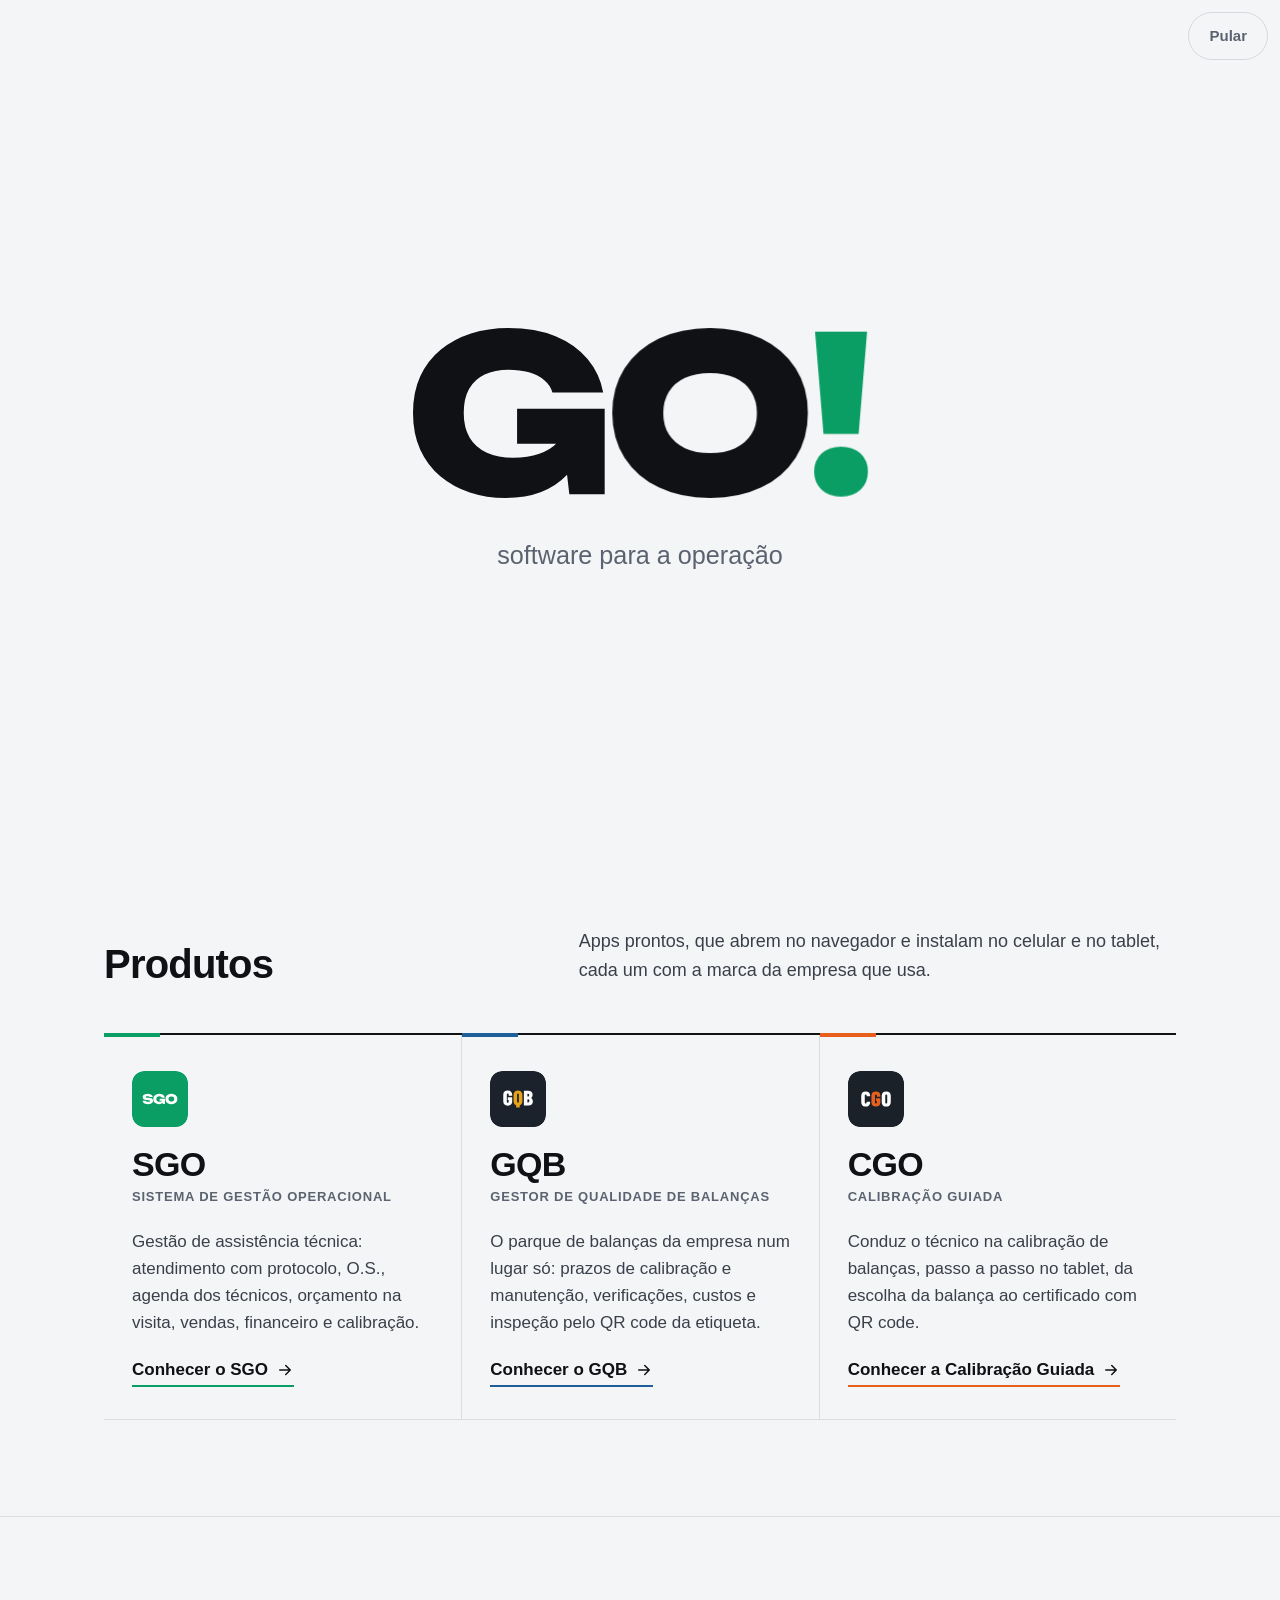
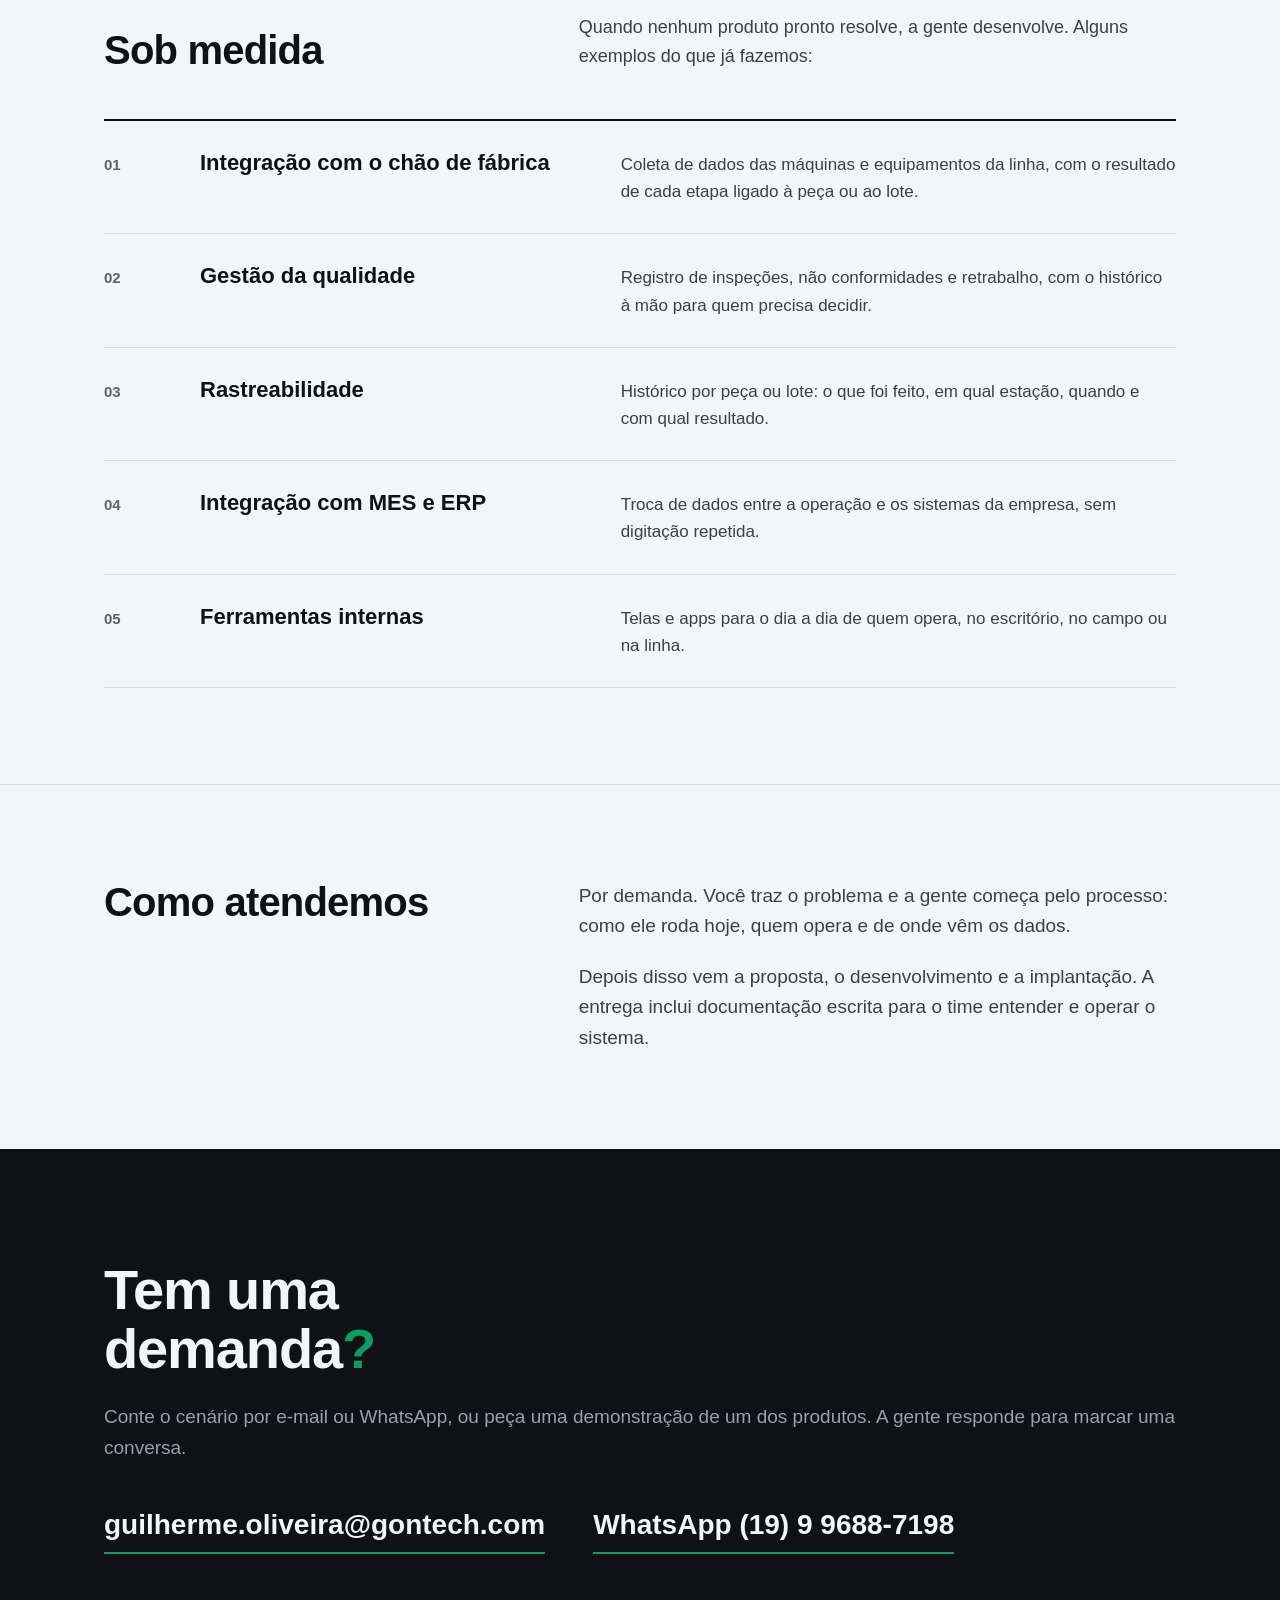
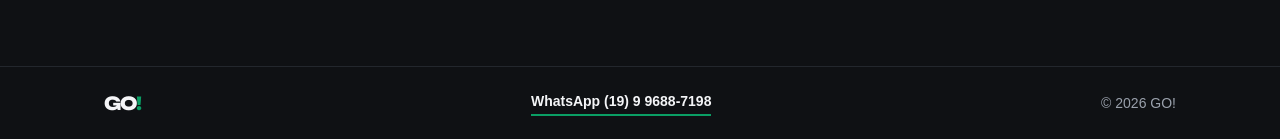
==== commit c7e024f4: "Adiciona WhatsApp no bloco de contato e na chamada dos produtos" ====
--- a/index.html
+++ b/index.html
@@ -148,8 +148,11 @@
     <section class="contact" id="contato" aria-labelledby="contato-titulo">
       <div class="container">
         <h2 id="contato-titulo">Tem uma demanda<span class="go-bang">?</span></h2>
-        <p class="contact-text">Conte o cenário por e-mail, ou peça uma demonstração de um dos produtos. A gente responde para marcar uma conversa.</p>
-        <a class="contact-email" href="mailto:guilherme.oliveira@gontech.com" data-contact="email">guilherme.oliveira@gontech.com</a>
+        <p class="contact-text">Conte o cenário por e-mail ou WhatsApp, ou peça uma demonstração de um dos produtos. A gente responde para marcar uma conversa.</p>
+        <div class="contact-links">
+          <a class="contact-email" href="mailto:guilherme.oliveira@gontech.com" data-contact="email">guilherme.oliveira@gontech.com</a>
+          <a class="contact-email" href="https://wa.me/5519996887198" target="_blank" rel="noopener">WhatsApp (19) 9 9688-7198</a>
+        </div>
       </div>
     </section>
   </main>
--- a/css/styles.css
+++ b/css/styles.css
@@ -333,9 +333,15 @@
   font-size: 19px;
 }
 
+.contact-links {
+  display: flex;
+  flex-wrap: wrap;
+  gap: 16px 48px;
+  margin-top: 40px;
+}
+
 .contact-email {
   display: inline-block;
-  margin-top: 40px;
   font-size: clamp(20px, 3vw, 28px);
   font-weight: 700;
   text-decoration: none;
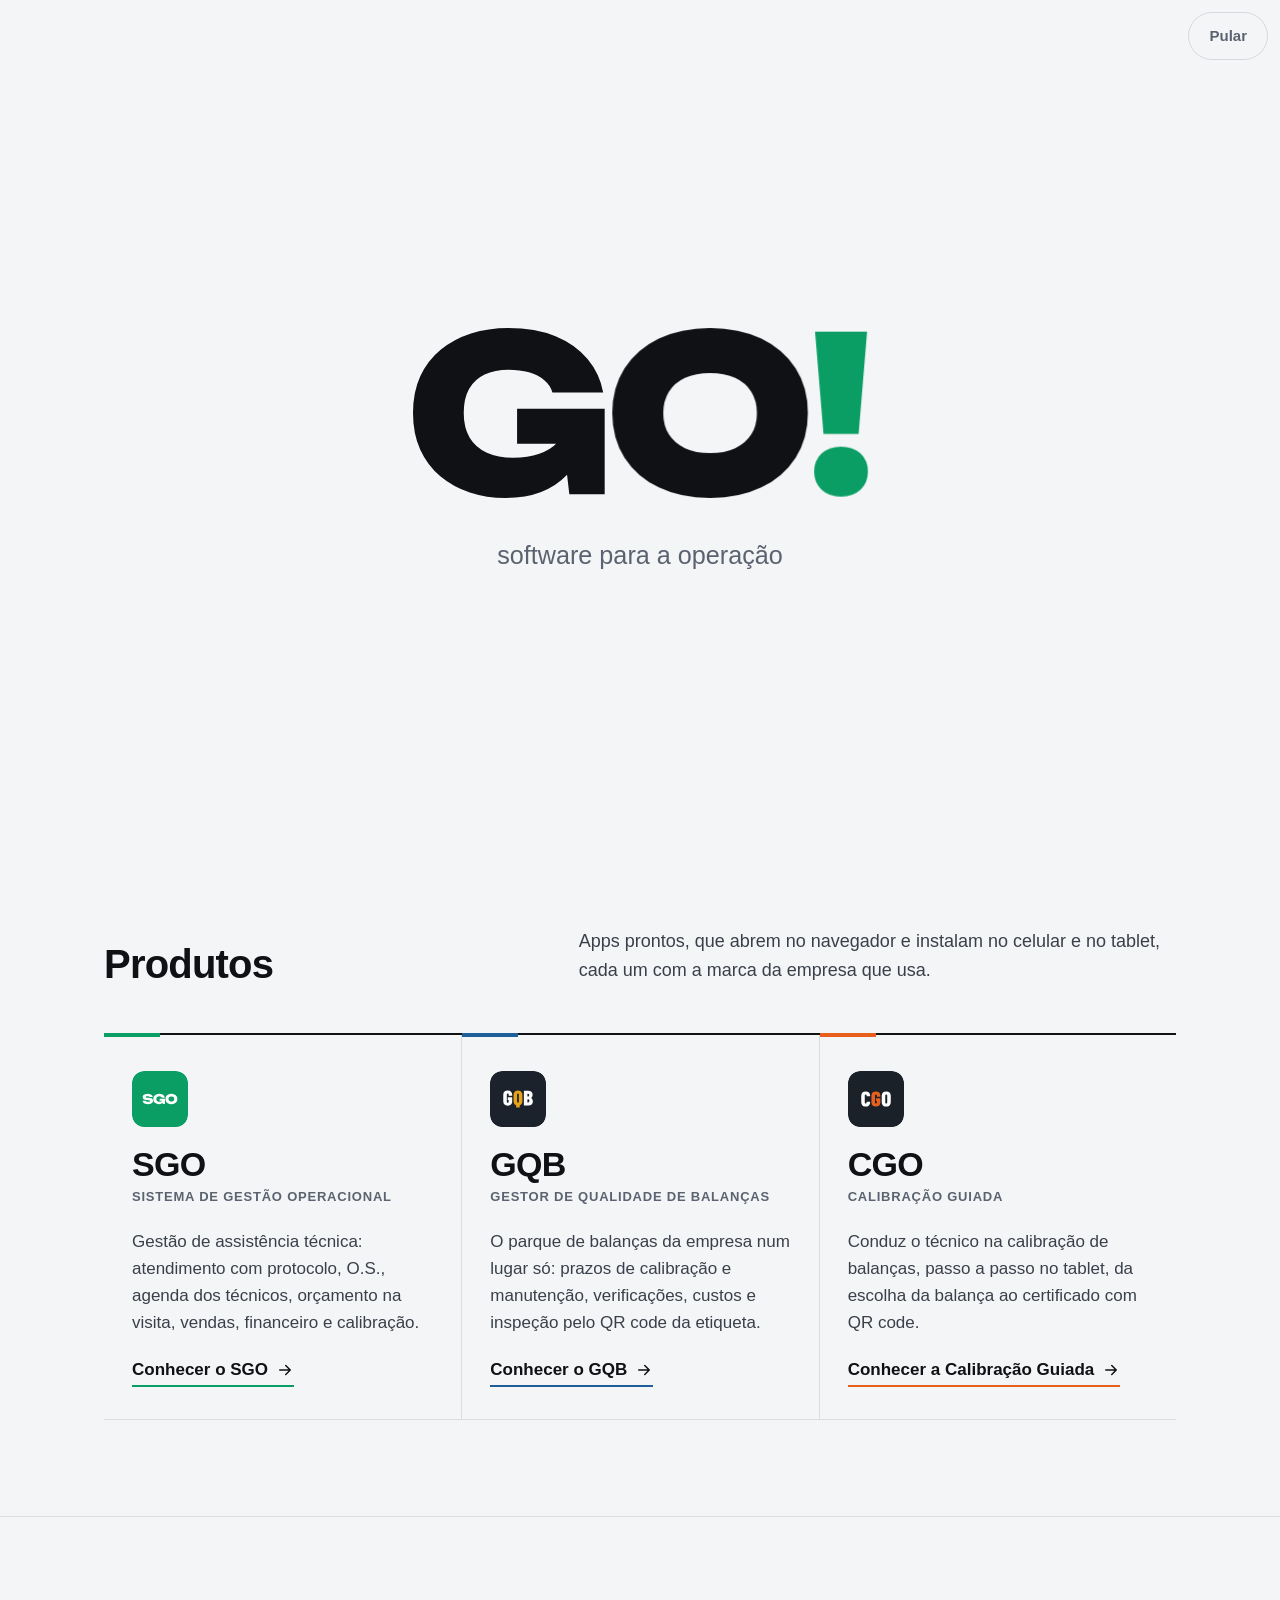
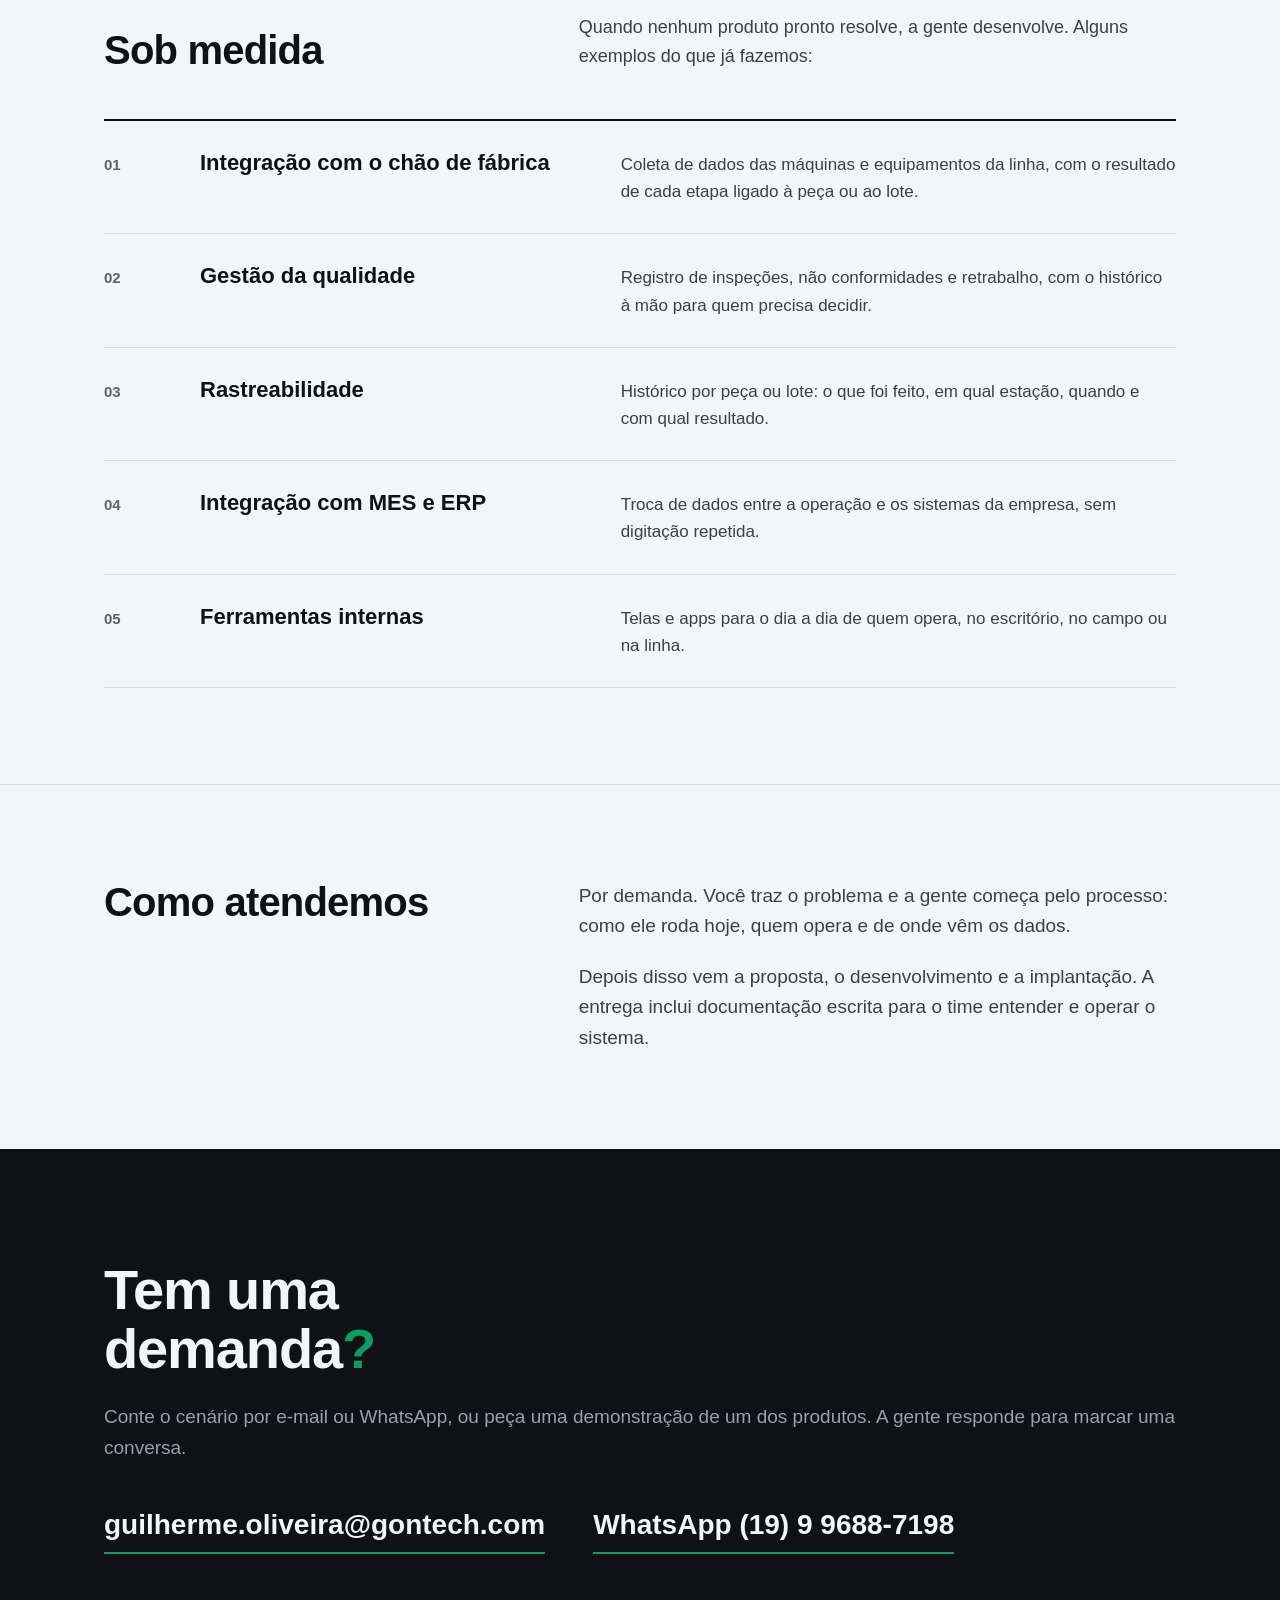
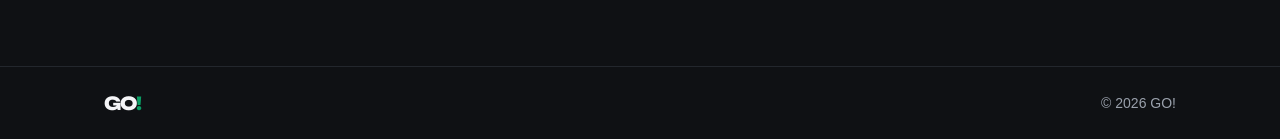
==== commit 51a2f35a: "Tira o WhatsApp do rodapé" ====
--- a/index.html
+++ b/index.html
@@ -160,7 +160,6 @@
   <footer class="site-footer">
     <div class="container footer-inner">
       <span class="go-logo footer-logo">GO<span class="go-bang">!</span></span>
-      <a class="footer-whatsapp" href="https://wa.me/5519996887198" target="_blank" rel="noopener">WhatsApp (19) 9 9688-7198</a>
       <span>&copy; <span data-year>2026</span> GO!</span>
     </div>
   </footer>
--- a/css/styles.css
+++ b/css/styles.css
@@ -373,18 +373,6 @@
   padding-bottom: 16px;
 }
 
-.footer-whatsapp {
-  color: var(--go-claro);
-  font-weight: 700;
-  text-decoration: none;
-  border-bottom: 2px solid var(--go-verde);
-  padding-bottom: 2px;
-}
-
-.footer-whatsapp:hover,
-.footer-whatsapp:focus-visible {
-  color: #FFFFFF;
-}
 
 .footer-logo {
   font-size: 18px;
